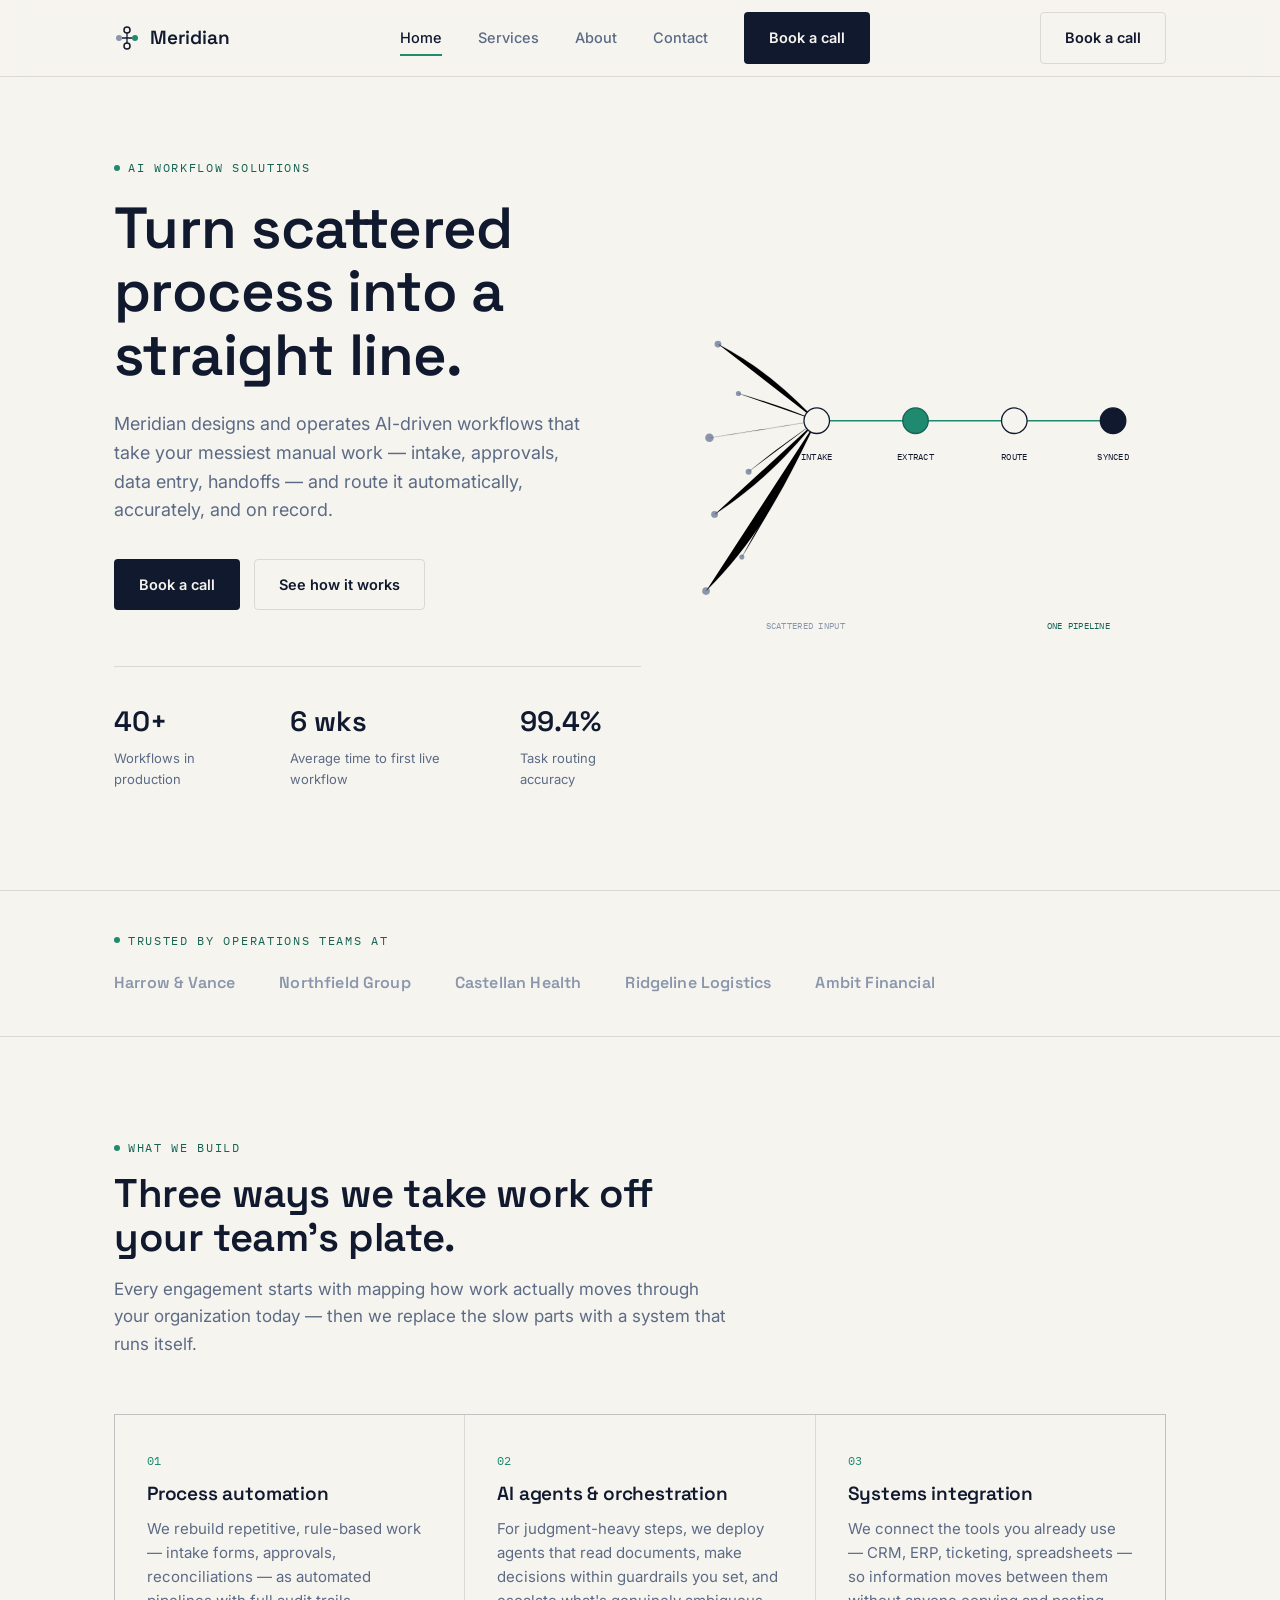
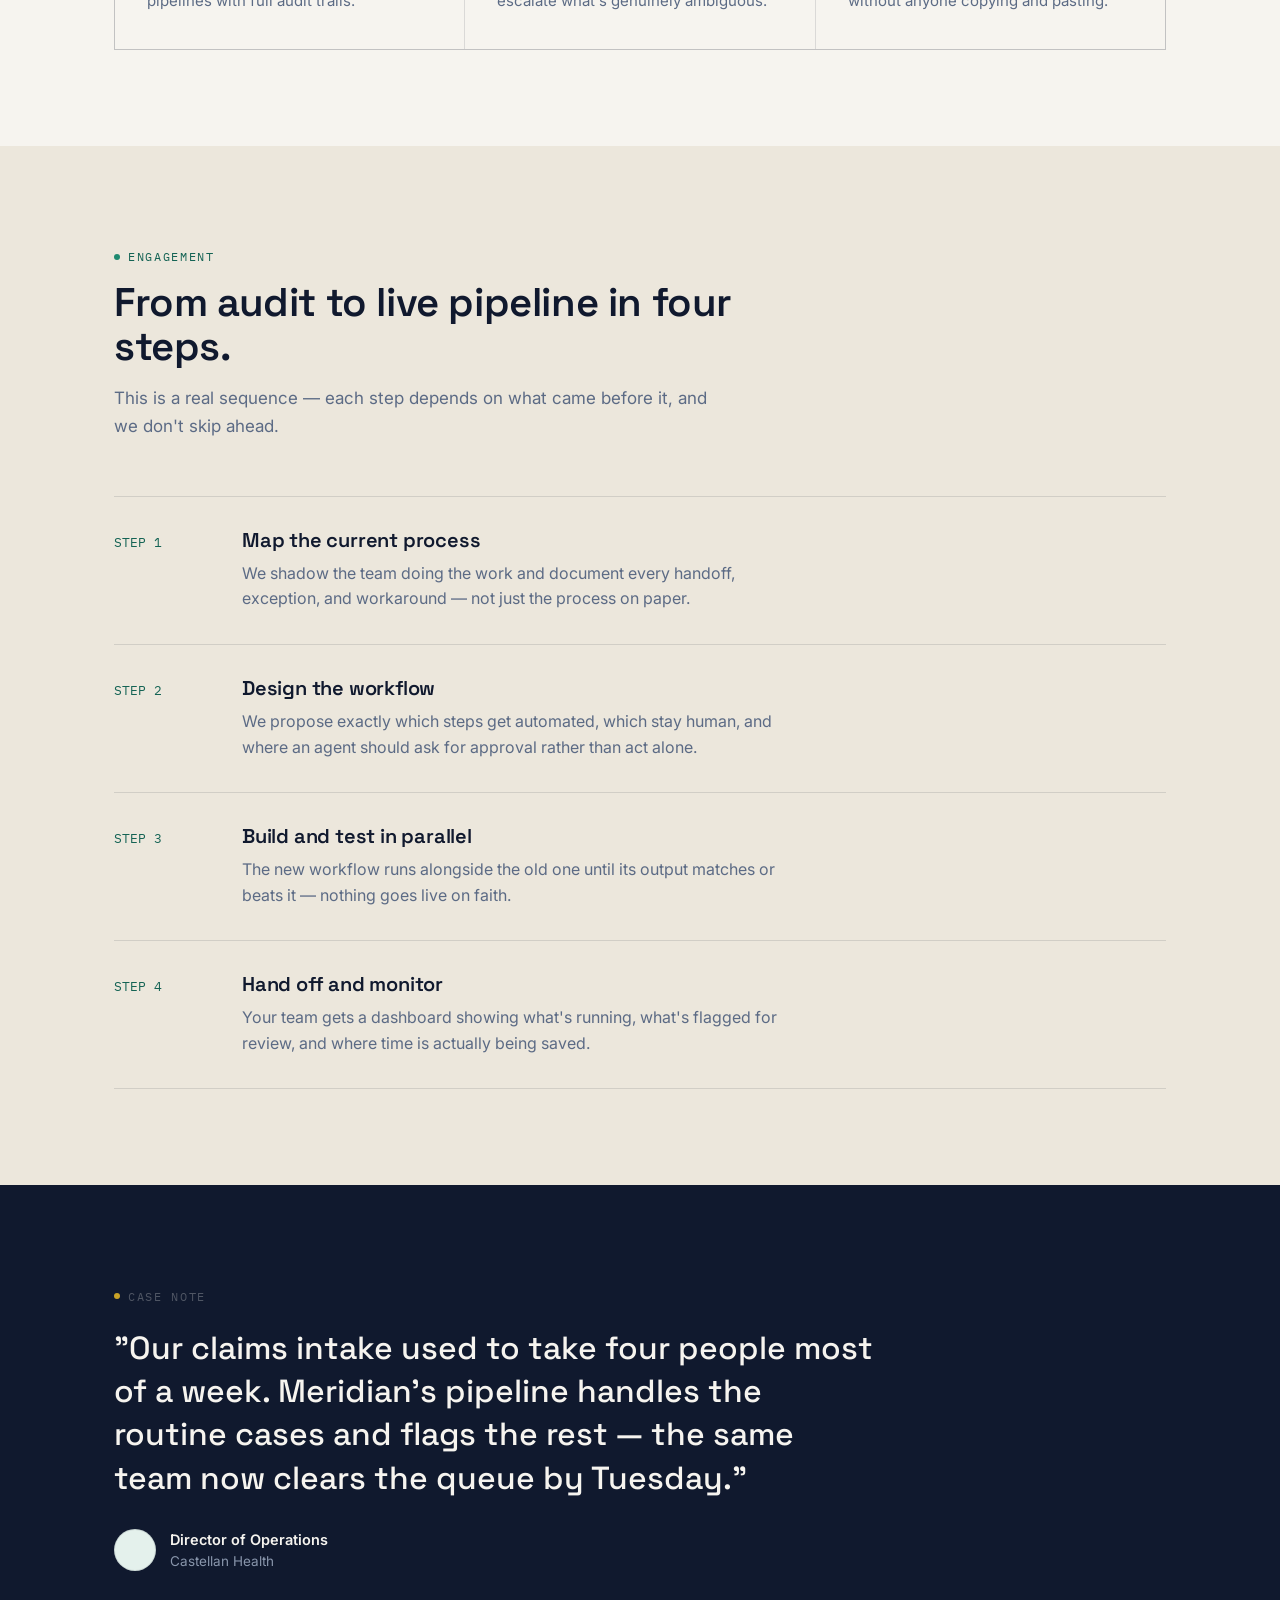
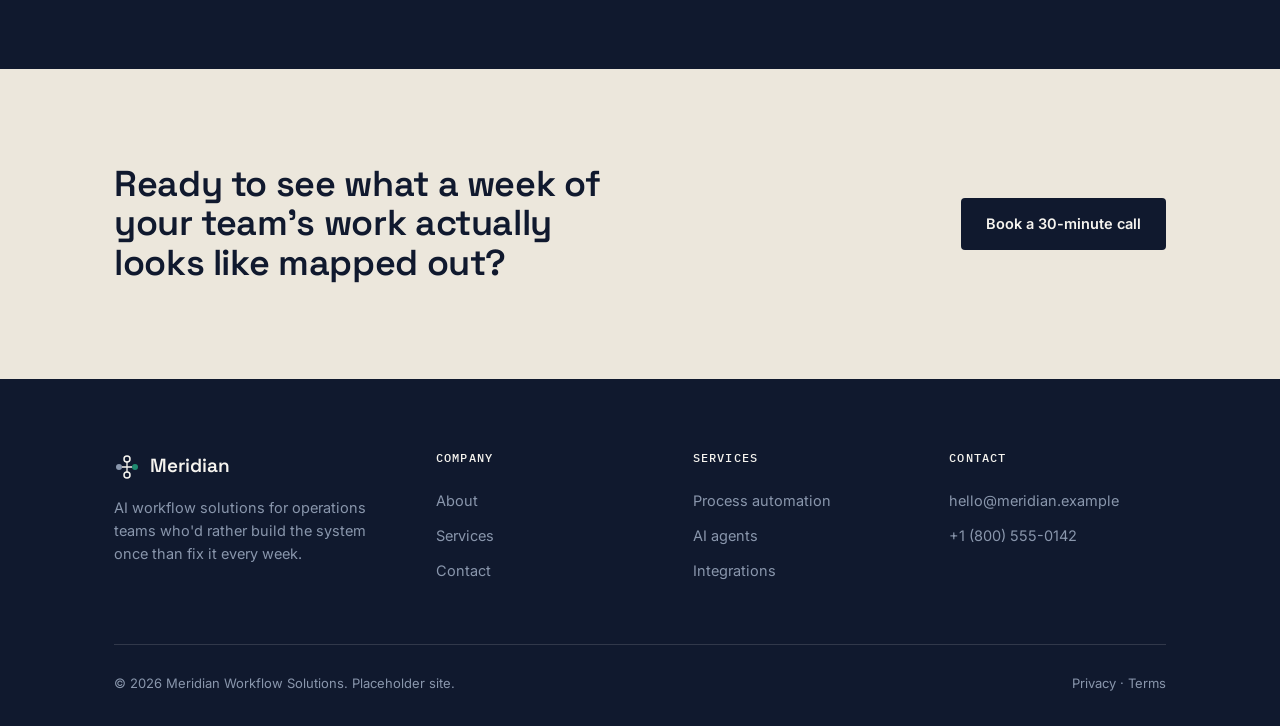
==== index.html @ 3f808c0c "Add files via upload" ====
<!DOCTYPE html>
<html lang="en">
<head>
<meta charset="UTF-8">
<meta name="viewport" content="width=device-width, initial-scale=1.0">
<title>Meridian — AI Workflow Solutions</title>
<meta name="description" content="Meridian designs and operates AI-driven workflow systems that turn scattered manual processes into reliable, automated pipelines.">
<link rel="preconnect" href="https://fonts.googleapis.com">
<link href="https://fonts.googleapis.com/css2?family=Space+Grotesk:wght@500;600;700&family=Inter:wght@400;500;600&family=IBM+Plex+Mono:wght@400;500&display=swap" rel="stylesheet">
<link rel="stylesheet" href="styles.css">
</head>
<body>

<header class="site-header">
  <div class="container">
    <a href="index.html" class="logo">
      <svg class="logo-mark" viewBox="0 0 26 26" fill="none" xmlns="http://www.w3.org/2000/svg">
        <circle cx="5" cy="13" r="3" fill="var(--slate-light)"/>
        <circle cx="13" cy="5" r="3" stroke="var(--ink)" stroke-width="1.5" fill="var(--paper)"/>
        <circle cx="13" cy="21" r="3" stroke="var(--ink)" stroke-width="1.5" fill="var(--paper)"/>
        <circle cx="21" cy="13" r="3" fill="var(--teal)"/>
        <path d="M8 13H18M13 8V18" stroke="var(--ink)" stroke-width="1.3"/>
      </svg>
      Meridian
    </a>
    <nav class="nav-links">
      <a href="index.html" class="active">Home</a>
      <a href="services.html">Services</a>
      <a href="about.html">About</a>
      <a href="contact.html">Contact</a>
      <a href="contact.html" class="btn btn-primary">Book a call</a>
    </nav>
    <div class="nav-right">
      <a href="contact.html" class="btn btn-ghost">Book a call</a>
      <button class="nav-toggle" aria-label="Toggle menu" aria-expanded="false">
        <svg viewBox="0 0 24 24" fill="none" stroke="currentColor" stroke-width="2"><path d="M3 6h18M3 12h18M3 18h18"/></svg>
      </button>
    </div>
  </div>
</header>

<main>

  <!-- HERO -->
  <section class="hero">
    <div class="container">
      <div class="hero-copy">
        <span class="eyebrow">AI Workflow Solutions</span>
        <h1>Turn scattered process into a straight line.</h1>
        <p class="hero-sub">Meridian designs and operates AI-driven workflows that take your messiest manual work — intake, approvals, data entry, handoffs — and route it automatically, accurately, and on record.</p>
        <div class="hero-actions">
          <a href="contact.html" class="btn btn-primary">Book a call</a>
          <a href="services.html" class="btn btn-ghost">See how it works</a>
        </div>
        <div class="hero-stats">
          <div class="hero-stat">
            <div class="num">40+</div>
            <div class="label">Workflows in production</div>
          </div>
          <div class="hero-stat">
            <div class="num">6 wks</div>
            <div class="label">Average time to first live workflow</div>
          </div>
          <div class="hero-stat">
            <div class="num">99.4%</div>
            <div class="label">Task routing accuracy</div>
          </div>
        </div>
      </div>

      <div class="hero-diagram">
        <svg class="workflow-diagram" viewBox="0 0 560 420" xmlns="http://www.w3.org/2000/svg" role="img" aria-label="Diagram showing scattered inputs converging into a single automated pipeline">
          <!-- messy scattered inputs, left -->
          <circle class="wf-dot-messy" cx="34" cy="60" r="4"/>
          <circle class="wf-dot-messy" cx="58" cy="118" r="3"/>
          <circle class="wf-dot-messy" cx="24" cy="170" r="5"/>
          <circle class="wf-dot-messy" cx="70" cy="210" r="3.5"/>
          <circle class="wf-dot-messy" cx="30" cy="260" r="4"/>
          <circle class="wf-dot-messy" cx="62" cy="310" r="3"/>
          <circle class="wf-dot-messy" cx="20" cy="350" r="4.5"/>

          <!-- converging lines from messy to intake node -->
          <path class="wf-line" d="M34,60 C90,90 120,120 150,150"/>
          <path class="wf-line" d="M58,118 C100,130 125,140 150,150"/>
          <path class="wf-line" d="M24,170 C90,160 120,155 150,150"/>
          <path class="wf-line" d="M70,210 C100,185 125,168 150,150"/>
          <path class="wf-line" d="M30,260 C90,220 120,185 150,150"/>
          <path class="wf-line" d="M62,310 C100,250 125,195 150,150"/>
          <path class="wf-line" d="M20,350 C90,280 120,210 150,150"/>

          <!-- pipeline nodes -->
          <line class="wf-line wf-line--active" x1="150" y1="150" x2="266" y2="150"/>
          <line class="wf-line wf-line--active" x1="266" y1="150" x2="382" y2="150"/>
          <line class="wf-line wf-line--active" x1="382" y1="150" x2="498" y2="150"/>

          <circle class="wf-node" cx="150" cy="150" r="15"/>
          <circle class="wf-node wf-node--active" cx="266" cy="150" r="15"/>
          <circle class="wf-node" cx="382" cy="150" r="15"/>
          <circle class="wf-node wf-node--final" cx="498" cy="150" r="15"/>

          <text class="wf-node-label" x="150" y="196" text-anchor="middle" fill="var(--ink)">INTAKE</text>
          <text class="wf-node-label" x="266" y="196" text-anchor="middle" fill="var(--ink)">EXTRACT</text>
          <text class="wf-node-label" x="382" y="196" text-anchor="middle" fill="var(--ink)">ROUTE</text>
          <text class="wf-node-label" x="498" y="196" text-anchor="middle" fill="var(--ink)">SYNCED</text>

          <text class="wf-node-label" x="90" y="395" fill="var(--slate-light)">SCATTERED INPUT</text>
          <text class="wf-node-label" x="420" y="395" fill="var(--teal-deep)">ONE PIPELINE</text>
        </svg>
      </div>
    </div>
  </section>

  <!-- LOGO STRIP -->
  <div class="logo-strip">
    <div class="container">
      <span class="eyebrow">Trusted by operations teams at</span>
      <div class="logo-strip-row">
        <span>Harrow &amp; Vance</span>
        <span>Northfield Group</span>
        <span>Castellan Health</span>
        <span>Ridgeline Logistics</span>
        <span>Ambit Financial</span>
      </div>
    </div>
  </div>

  <!-- WHAT WE DO -->
  <section>
    <div class="container">
      <div class="section-head">
        <span class="eyebrow">What we build</span>
        <h2>Three ways we take work off your team's plate.</h2>
        <p>Every engagement starts with mapping how work actually moves through your organization today — then we replace the slow parts with a system that runs itself.</p>
      </div>

      <div class="grid-3">
        <div class="card">
          <div class="card-index">01</div>
          <h3>Process automation</h3>
          <p>We rebuild repetitive, rule-based work — intake forms, approvals, reconciliations — as automated pipelines with full audit trails.</p>
        </div>
        <div class="card">
          <div class="card-index">02</div>
          <h3>AI agents &amp; orchestration</h3>
          <p>For judgment-heavy steps, we deploy agents that read documents, make decisions within guardrails you set, and escalate what's genuinely ambiguous.</p>
        </div>
        <div class="card">
          <div class="card-index">03</div>
          <h3>Systems integration</h3>
          <p>We connect the tools you already use — CRM, ERP, ticketing, spreadsheets — so information moves between them without anyone copying and pasting.</p>
        </div>
      </div>
    </div>
  </section>

  <!-- HOW IT WORKS -->
  <section class="section--tint">
    <div class="container">
      <div class="section-head">
        <span class="eyebrow">Engagement</span>
        <h2>From audit to live pipeline in four steps.</h2>
        <p>This is a real sequence — each step depends on what came before it, and we don't skip ahead.</p>
      </div>

      <div class="process-list">
        <div class="process-step">
          <div class="step-tag">STEP 1</div>
          <div>
            <h3>Map the current process</h3>
            <p>We shadow the team doing the work and document every handoff, exception, and workaround — not just the process on paper.</p>
          </div>
        </div>
        <div class="process-step">
          <div class="step-tag">STEP 2</div>
          <div>
            <h3>Design the workflow</h3>
            <p>We propose exactly which steps get automated, which stay human, and where an agent should ask for approval rather than act alone.</p>
          </div>
        </div>
        <div class="process-step">
          <div class="step-tag">STEP 3</div>
          <div>
            <h3>Build and test in parallel</h3>
            <p>The new workflow runs alongside the old one until its output matches or beats it — nothing goes live on faith.</p>
          </div>
        </div>
        <div class="process-step">
          <div class="step-tag">STEP 4</div>
          <div>
            <h3>Hand off and monitor</h3>
            <p>Your team gets a dashboard showing what's running, what's flagged for review, and where time is actually being saved.</p>
          </div>
        </div>
      </div>
    </div>
  </section>

  <!-- QUOTE -->
  <section class="section--dark">
    <div class="container">
      <div class="quote-block">
        <span class="eyebrow">Case note</span>
        <blockquote style="margin-top:20px;">"Our claims intake used to take four people most of a week. Meridian's pipeline handles the routine cases and flags the rest — the same team now clears the queue by Tuesday."</blockquote>
        <div class="quote-attribution">
          <div class="quote-avatar"></div>
          <div>
            <div class="quote-name">Director of Operations</div>
            <div class="quote-role">Castellan Health</div>
          </div>
        </div>
      </div>
    </div>
  </section>

  <!-- CTA BAND -->
  <section class="cta-band section--tint">
    <div class="container">
      <h2>Ready to see what a week of your team's work actually looks like mapped out?</h2>
      <a href="contact.html" class="btn btn-primary">Book a 30-minute call</a>
    </div>
  </section>

</main>

<footer class="site-footer">
  <div class="container">
    <div class="footer-top">
      <div class="footer-brand">
        <a href="index.html" class="logo">
          <svg class="logo-mark" viewBox="0 0 26 26" fill="none" xmlns="http://www.w3.org/2000/svg">
            <circle cx="5" cy="13" r="3" fill="var(--slate-light)"/>
            <circle cx="13" cy="5" r="3" stroke="var(--paper)" stroke-width="1.5" fill="none"/>
            <circle cx="13" cy="21" r="3" stroke="var(--paper)" stroke-width="1.5" fill="none"/>
            <circle cx="21" cy="13" r="3" fill="var(--teal)"/>
            <path d="M8 13H18M13 8V18" stroke="var(--paper)" stroke-width="1.3"/>
          </svg>
          Meridian
        </a>
        <p>AI workflow solutions for operations teams who'd rather build the system once than fix it every week.</p>
      </div>
      <div class="footer-col">
        <h4>Company</h4>
        <a href="about.html">About</a>
        <a href="services.html">Services</a>
        <a href="contact.html">Contact</a>
      </div>
      <div class="footer-col">
        <h4>Services</h4>
        <a href="services.html">Process automation</a>
        <a href="services.html">AI agents</a>
        <a href="services.html">Integrations</a>
      </div>
      <div class="footer-col">
        <h4>Contact</h4>
        <a href="mailto:hello@meridian.example">hello@meridian.example</a>
        <a href="tel:+18005550142">+1 (800) 555-0142</a>
      </div>
    </div>
    <div class="footer-bottom">
      <span>© 2026 Meridian Workflow Solutions. Placeholder site.</span>
      <span>Privacy · Terms</span>
    </div>
  </div>
</footer>

<script src="script.js"></script>
</body>
</html>
---- styles.css ----
/* ============================================
   MERIDIAN — AI Workflow Solutions
   Design tokens
   ============================================ */

:root {
  /* Color */
  --ink: #10192E;
  --ink-soft: #1B2740;
  --ink-faint: #2A3752;
  --paper: #F6F4EF;
  --paper-dim: #ECE7DC;
  --paper-line: rgba(16, 25, 46, 0.12);
  --slate: #5C6B85;
  --slate-light: #8996AC;
  --teal: #1F8A70;
  --teal-deep: #146354;
  --teal-tint: #E4F1EC;
  --gold: #C9A227;
  --white-line: rgba(246, 244, 239, 0.14);
  --white-line-strong: rgba(246, 244, 239, 0.28);

  /* Type */
  --font-display: "Space Grotesk", "Arial Narrow", sans-serif;
  --font-body: "Inter", -apple-system, BlinkMacSystemFont, sans-serif;
  --font-mono: "IBM Plex Mono", "Courier New", monospace;

  /* Layout */
  --max-width: 1180px;
  --gutter: clamp(24px, 5vw, 64px);
  --radius-sm: 4px;
  --radius-md: 8px;
}

* { box-sizing: border-box; }

html {
  scroll-behavior: smooth;
}

@media (prefers-reduced-motion: reduce) {
  html { scroll-behavior: auto; }
  * { animation-duration: 0.001ms !important; animation-iteration-count: 1 !important; transition-duration: 0.001ms !important; }
}

body {
  margin: 0;
  font-family: var(--font-body);
  background: var(--paper);
  color: var(--ink);
  font-size: 16px;
  line-height: 1.6;
  -webkit-font-smoothing: antialiased;
}

h1, h2, h3, h4 {
  font-family: var(--font-display);
  font-weight: 600;
  line-height: 1.1;
  margin: 0;
  letter-spacing: -0.01em;
}

p { margin: 0; }

a {
  color: inherit;
  text-decoration: none;
}

img, svg { display: block; max-width: 100%; }

.container {
  max-width: var(--max-width);
  margin: 0 auto;
  padding: 0 var(--gutter);
}

.eyebrow {
  font-family: var(--font-mono);
  font-size: 12px;
  letter-spacing: 0.14em;
  text-transform: uppercase;
  color: var(--teal-deep);
  display: inline-flex;
  align-items: center;
  gap: 8px;
}

.eyebrow::before {
  content: "";
  width: 6px;
  height: 6px;
  border-radius: 50%;
  background: var(--teal);
  display: inline-block;
}

.section--dark .eyebrow {
  color: var(--white-line-strong);
}
.section--dark .eyebrow::before {
  background: var(--gold);
}

/* Buttons */
.btn {
  display: inline-flex;
  align-items: center;
  gap: 8px;
  font-family: var(--font-body);
  font-weight: 600;
  font-size: 14.5px;
  padding: 13px 24px;
  border-radius: var(--radius-sm);
  border: 1px solid transparent;
  cursor: pointer;
  transition: transform 0.15s ease, background 0.15s ease, border-color 0.15s ease, color 0.15s ease;
}

.btn-primary {
  background: var(--ink);
  color: var(--paper);
}
.btn-primary:hover { background: var(--teal-deep); }

.btn-ghost {
  background: transparent;
  color: var(--ink);
  border-color: var(--paper-line);
}
.btn-ghost:hover { border-color: var(--ink); }

.btn-on-dark {
  background: var(--teal);
  color: var(--ink);
}
.btn-on-dark:hover { background: var(--gold); }

.btn-ghost-on-dark {
  background: transparent;
  color: var(--paper);
  border-color: var(--white-line-strong);
}
.btn-ghost-on-dark:hover { border-color: var(--paper); }

/* ============ HEADER ============ */
.site-header {
  position: sticky;
  top: 0;
  z-index: 100;
  background: rgba(246, 244, 239, 0.92);
  backdrop-filter: blur(10px);
  border-bottom: 1px solid var(--paper-line);
}

.site-header .container {
  display: flex;
  align-items: center;
  justify-content: space-between;
  height: 76px;
}

.logo {
  display: flex;
  align-items: center;
  gap: 10px;
  font-family: var(--font-display);
  font-weight: 600;
  font-size: 19px;
  color: var(--ink);
}

.logo-mark {
  width: 26px;
  height: 26px;
  flex-shrink: 0;
}

.nav-links {
  display: flex;
  align-items: center;
  gap: 36px;
}

.nav-links a:not(.btn) {
  font-size: 14.5px;
  font-weight: 500;
  color: var(--slate);
  position: relative;
  padding: 4px 0;
  transition: color 0.15s ease;
}
.nav-links a:not(.btn):hover { color: var(--ink); }
.nav-links a.active { color: var(--ink); }
.nav-links a.active::after {
  content: "";
  position: absolute;
  bottom: -2px;
  left: 0;
  width: 100%;
  height: 2px;
  background: var(--teal);
}

.nav-right {
  display: flex;
  align-items: center;
  gap: 28px;
}

.nav-toggle {
  display: none;
  background: none;
  border: none;
  cursor: pointer;
  padding: 8px;
}
.nav-toggle svg { width: 22px; height: 22px; }

@media (max-width: 860px) {
  .nav-links { 
    position: fixed;
    top: 76px;
    left: 0;
    right: 0;
    background: var(--paper);
    flex-direction: column;
    align-items: flex-start;
    gap: 4px;
    padding: 16px var(--gutter) 24px;
    border-bottom: 1px solid var(--paper-line);
    transform: translateY(-8px);
    opacity: 0;
    pointer-events: none;
    transition: opacity 0.2s ease, transform 0.2s ease;
  }
  .nav-links.open {
    opacity: 1;
    transform: translateY(0);
    pointer-events: auto;
  }
  .nav-links a:not(.btn) { padding: 10px 0; width: 100%; }
  .nav-right .btn-ghost { display: none; }
  .nav-toggle { display: inline-flex; }
}

/* ============ SECTIONS ============ */
section { padding: 96px 0; }
@media (max-width: 700px) { section { padding: 64px 0; } }

.section--dark {
  background: var(--ink);
  color: var(--paper);
}
.section--dark .slate-text { color: var(--slate-light); }

.section--tint {
  background: var(--paper-dim);
}

.section-head {
  max-width: 620px;
  margin-bottom: 56px;
}
.section-head h2 {
  font-size: clamp(28px, 3.4vw, 40px);
  margin-top: 14px;
}
.section-head p {
  margin-top: 16px;
  font-size: 17px;
  color: var(--slate);
}
.section--dark .section-head p { color: var(--slate-light); }

.slate-text { color: var(--slate); }

/* ============ HERO ============ */
.hero {
  padding: 76px 0 100px;
}
.hero .container {
  display: grid;
  grid-template-columns: 1.05fr 0.95fr;
  gap: 48px;
  align-items: center;
}
.hero h1 {
  font-size: clamp(36px, 5vw, 58px);
  margin-top: 18px;
}
.hero-sub {
  margin-top: 22px;
  font-size: 18px;
  color: var(--slate);
  max-width: 480px;
}
.hero-actions {
  margin-top: 34px;
  display: flex;
  gap: 14px;
  flex-wrap: wrap;
}
.hero-stats {
  display: flex;
  gap: 40px;
  margin-top: 56px;
  padding-top: 32px;
  border-top: 1px solid var(--paper-line);
}
.hero-stat .num {
  font-family: var(--font-display);
  font-size: 28px;
  font-weight: 600;
}
.hero-stat .label {
  font-size: 13px;
  color: var(--slate);
  margin-top: 4px;
}

@media (max-width: 900px) {
  .hero .container { grid-template-columns: 1fr; }
  .hero-diagram { order: -1; }
}

/* ============ WORKFLOW DIAGRAM (signature element) ============ */
.workflow-diagram {
  width: 100%;
  height: auto;
}
.wf-node-label {
  font-family: var(--font-mono);
  font-size: 11px;
  letter-spacing: 0.03em;
}
.wf-line {
  stroke: var(--paper-line);
  stroke-width: 1.5;
}
.wf-line--active {
  stroke: var(--teal);
  stroke-width: 2;
}
.wf-dot-messy {
  fill: var(--slate-light);
}
.wf-node {
  fill: var(--paper);
  stroke: var(--ink);
  stroke-width: 1.5;
}
.wf-node--active {
  fill: var(--teal);
  stroke: var(--teal-deep);
}
.wf-node--final {
  fill: var(--ink);
  stroke: var(--ink);
}

/* ============ LOGO STRIP ============ */
.logo-strip {
  padding: 40px 0;
  border-top: 1px solid var(--paper-line);
  border-bottom: 1px solid var(--paper-line);
}
.logo-strip .container {
  display: flex;
  align-items: center;
  gap: 20px;
  flex-wrap: wrap;
}
.logo-strip .eyebrow { flex-shrink: 0; margin-right: 12px; }
.logo-strip-row {
  display: flex;
  gap: 44px;
  flex-wrap: wrap;
  align-items: center;
  font-family: var(--font-display);
  font-weight: 600;
  font-size: 16px;
  color: var(--slate-light);
  letter-spacing: 0.01em;
}

/* ============ CARDS / GRID ============ */
.grid-3 {
  display: grid;
  grid-template-columns: repeat(3, 1fr);
  gap: 1px;
  background: var(--paper-line);
  border: 1px solid var(--paper-line);
}
.section--dark .grid-3 { background: var(--white-line); border-color: var(--white-line); }

.grid-2 {
  display: grid;
  grid-template-columns: repeat(2, 1fr);
  gap: 1px;
  background: var(--paper-line);
  border: 1px solid var(--paper-line);
}

@media (max-width: 780px) {
  .grid-3, .grid-2 { grid-template-columns: 1fr; }
}

.card {
  background: var(--paper);
  padding: 36px 32px;
}
.section--dark .card { background: var(--ink); }
.section--tint .card { background: var(--paper-dim); }

.card-index {
  font-family: var(--font-mono);
  font-size: 12px;
  color: var(--teal);
}
.card h3 {
  font-size: 19px;
  margin-top: 14px;
}
.card p {
  margin-top: 12px;
  font-size: 15px;
  color: var(--slate);
}
.section--dark .card p { color: var(--slate-light); }

.card-icon {
  width: 34px;
  height: 34px;
  margin-bottom: 4px;
}

/* ============ PROCESS / STEPS ============ */
.process-list {
  display: flex;
  flex-direction: column;
}
.process-step {
  display: grid;
  grid-template-columns: 100px 1fr;
  gap: 28px;
  padding: 32px 0;
  border-top: 1px solid var(--paper-line);
}
.process-step:last-child { border-bottom: 1px solid var(--paper-line); }
.process-step .step-tag {
  font-family: var(--font-mono);
  font-size: 13px;
  color: var(--teal-deep);
  padding-top: 4px;
}
.process-step h3 {
  font-size: 20px;
}
.process-step p {
  margin-top: 10px;
  color: var(--slate);
  max-width: 560px;
}
@media (max-width: 600px) {
  .process-step { grid-template-columns: 1fr; gap: 8px; }
}

/* ============ QUOTE ============ */
.quote-block {
  max-width: 760px;
}
.quote-block blockquote {
  font-family: var(--font-display);
  font-size: clamp(22px, 3vw, 32px);
  font-weight: 500;
  line-height: 1.35;
  margin: 0;
}
.quote-attribution {
  margin-top: 28px;
  display: flex;
  align-items: center;
  gap: 14px;
}
.quote-avatar {
  width: 42px;
  height: 42px;
  border-radius: 50%;
  background: var(--teal-tint);
  border: 1px solid var(--paper-line);
}
.quote-name { font-weight: 600; font-size: 14.5px; }
.quote-role { font-size: 13.5px; color: var(--slate-light); }

/* ============ CTA BAND ============ */
.cta-band .container {
  display: flex;
  align-items: center;
  justify-content: space-between;
  gap: 32px;
  flex-wrap: wrap;
}
.cta-band h2 { font-size: clamp(26px, 3.2vw, 36px); max-width: 520px; }

/* ============ FOOTER ============ */
.site-footer {
  background: var(--ink);
  color: var(--slate-light);
  padding: 72px 0 32px;
}
.footer-top {
  display: grid;
  grid-template-columns: 1.3fr repeat(3, 1fr);
  gap: 40px;
  padding-bottom: 56px;
}
.footer-brand .logo { color: var(--paper); margin-bottom: 14px; }
.footer-brand p { max-width: 280px; font-size: 14.5px; }
.footer-col h4 {
  font-family: var(--font-mono);
  font-size: 12px;
  letter-spacing: 0.1em;
  text-transform: uppercase;
  color: var(--paper);
  font-weight: 500;
  margin-bottom: 18px;
}
.footer-col a {
  display: block;
  font-size: 14.5px;
  padding: 6px 0;
  transition: color 0.15s ease;
}
.footer-col a:hover { color: var(--paper); }
.footer-bottom {
  display: flex;
  justify-content: space-between;
  align-items: center;
  flex-wrap: wrap;
  gap: 12px;
  padding-top: 28px;
  border-top: 1px solid var(--white-line);
  font-size: 13px;
}
@media (max-width: 780px) {
  .footer-top { grid-template-columns: 1fr 1fr; }
}
@media (max-width: 500px) {
  .footer-top { grid-template-columns: 1fr; }
}

/* ============ PAGE HERO (secondary pages) ============ */
.page-hero {
  padding: 64px 0 72px;
  border-bottom: 1px solid var(--paper-line);
}
.page-hero h1 {
  font-size: clamp(32px, 4.4vw, 48px);
  margin-top: 16px;
  max-width: 700px;
}
.page-hero p {
  margin-top: 18px;
  font-size: 17px;
  color: var(--slate);
  max-width: 560px;
}

/* ============ FORM (contact) ============ */
.form-grid {
  display: grid;
  grid-template-columns: 1fr 1fr;
  gap: 20px;
}
.form-grid .field-full { grid-column: 1 / -1; }
@media (max-width: 640px) {
  .form-grid { grid-template-columns: 1fr; }
}
.field label {
  display: block;
  font-family: var(--font-mono);
  font-size: 11.5px;
  letter-spacing: 0.06em;
  text-transform: uppercase;
  color: var(--slate);
  margin-bottom: 8px;
}
.field input,
.field textarea,
.field select {
  width: 100%;
  font-family: var(--font-body);
  font-size: 15px;
  padding: 13px 14px;
  background: var(--paper);
  border: 1px solid var(--paper-line);
  border-radius: var(--radius-sm);
  color: var(--ink);
  transition: border-color 0.15s ease;
}
.field input:focus,
.field textarea:focus,
.field select:focus {
  outline: none;
  border-color: var(--teal);
}
.field textarea { resize: vertical; min-height: 130px; }

.contact-layout {
  display: grid;
  grid-template-columns: 1fr 1.1fr;
  gap: 64px;
}
@media (max-width: 900px) {
  .contact-layout { grid-template-columns: 1fr; }
}
.contact-info-item {
  padding: 22px 0;
  border-top: 1px solid var(--paper-line);
}
.contact-info-item:last-child { border-bottom: 1px solid var(--paper-line); }
.contact-info-item h4 {
  font-family: var(--font-mono);
  font-size: 12px;
  letter-spacing: 0.08em;
  text-transform: uppercase;
  color: var(--teal-deep);
  font-weight: 500;
}
.contact-info-item p { margin-top: 8px; font-size: 15.5px; }

/* ============ VALUES / ABOUT ============ */
.value-list {
  display: grid;
  grid-template-columns: repeat(2, 1fr);
  gap: 40px 48px;
}
@media (max-width: 700px) {
  .value-list { grid-template-columns: 1fr; }
}
.value-item .num {
  font-family: var(--font-mono);
  font-size: 13px;
  color: var(--teal);
}
.value-item h3 { font-size: 19px; margin-top: 10px; }
.value-item p { margin-top: 10px; color: var(--slate); font-size: 15px; }

.team-grid {
  display: grid;
  grid-template-columns: repeat(4, 1fr);
  gap: 28px;
}
@media (max-width: 900px) {
  .team-grid { grid-template-columns: repeat(2, 1fr); }
}
.team-card .photo {
  aspect-ratio: 1;
  background: var(--paper-dim);
  border: 1px solid var(--paper-line);
  border-radius: var(--radius-md);
  margin-bottom: 14px;
  position: relative;
  overflow: hidden;
}
.team-card .name { font-weight: 600; font-size: 15px; }
.team-card .role { font-size: 13.5px; color: var(--slate); margin-top: 2px; }

/* ============ MISC UTILITIES ============ */
.mt-0 { margin-top: 0 !important; }
.tag-row {
  display: flex;
  gap: 10px;
  flex-wrap: wrap;
  margin-top: 22px;
}
.tag {
  font-family: var(--font-mono);
  font-size: 12px;
  padding: 6px 12px;
  border: 1px solid var(--paper-line);
  border-radius: 100px;
  color: var(--slate);
}
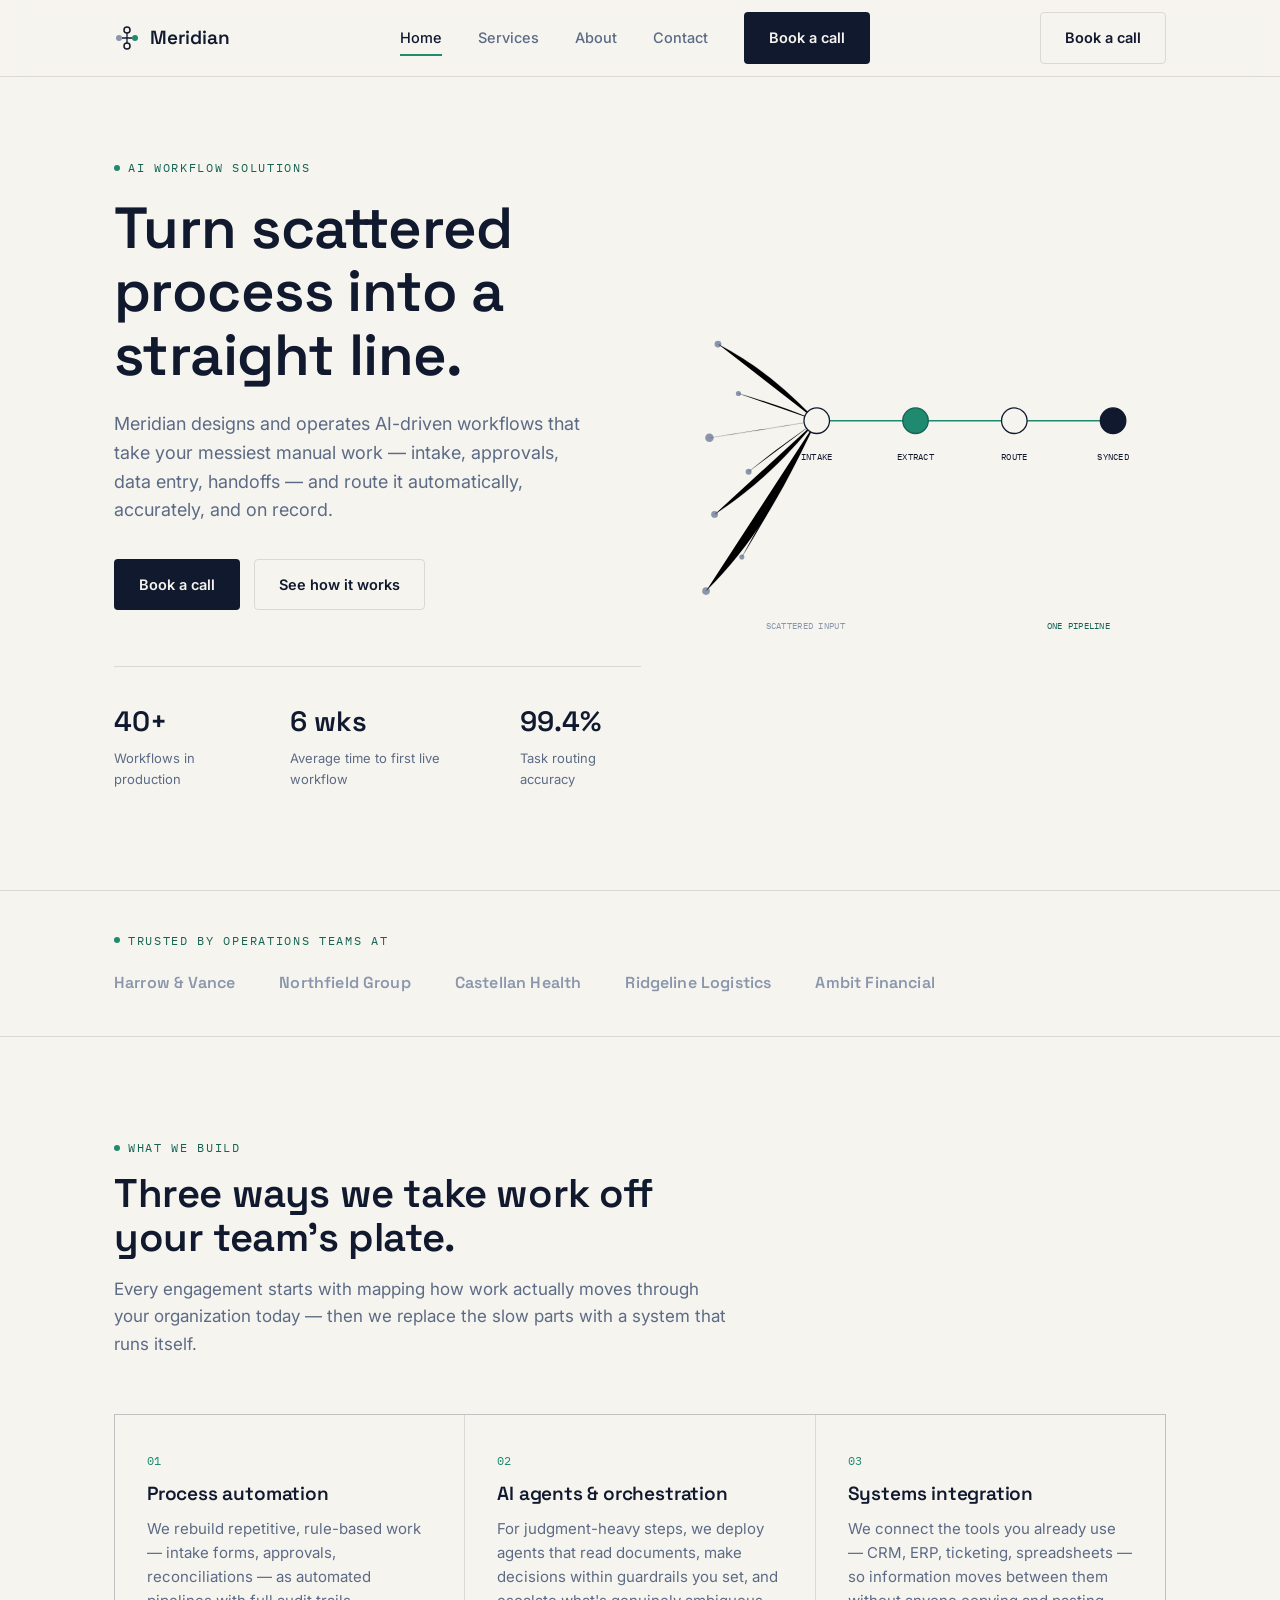
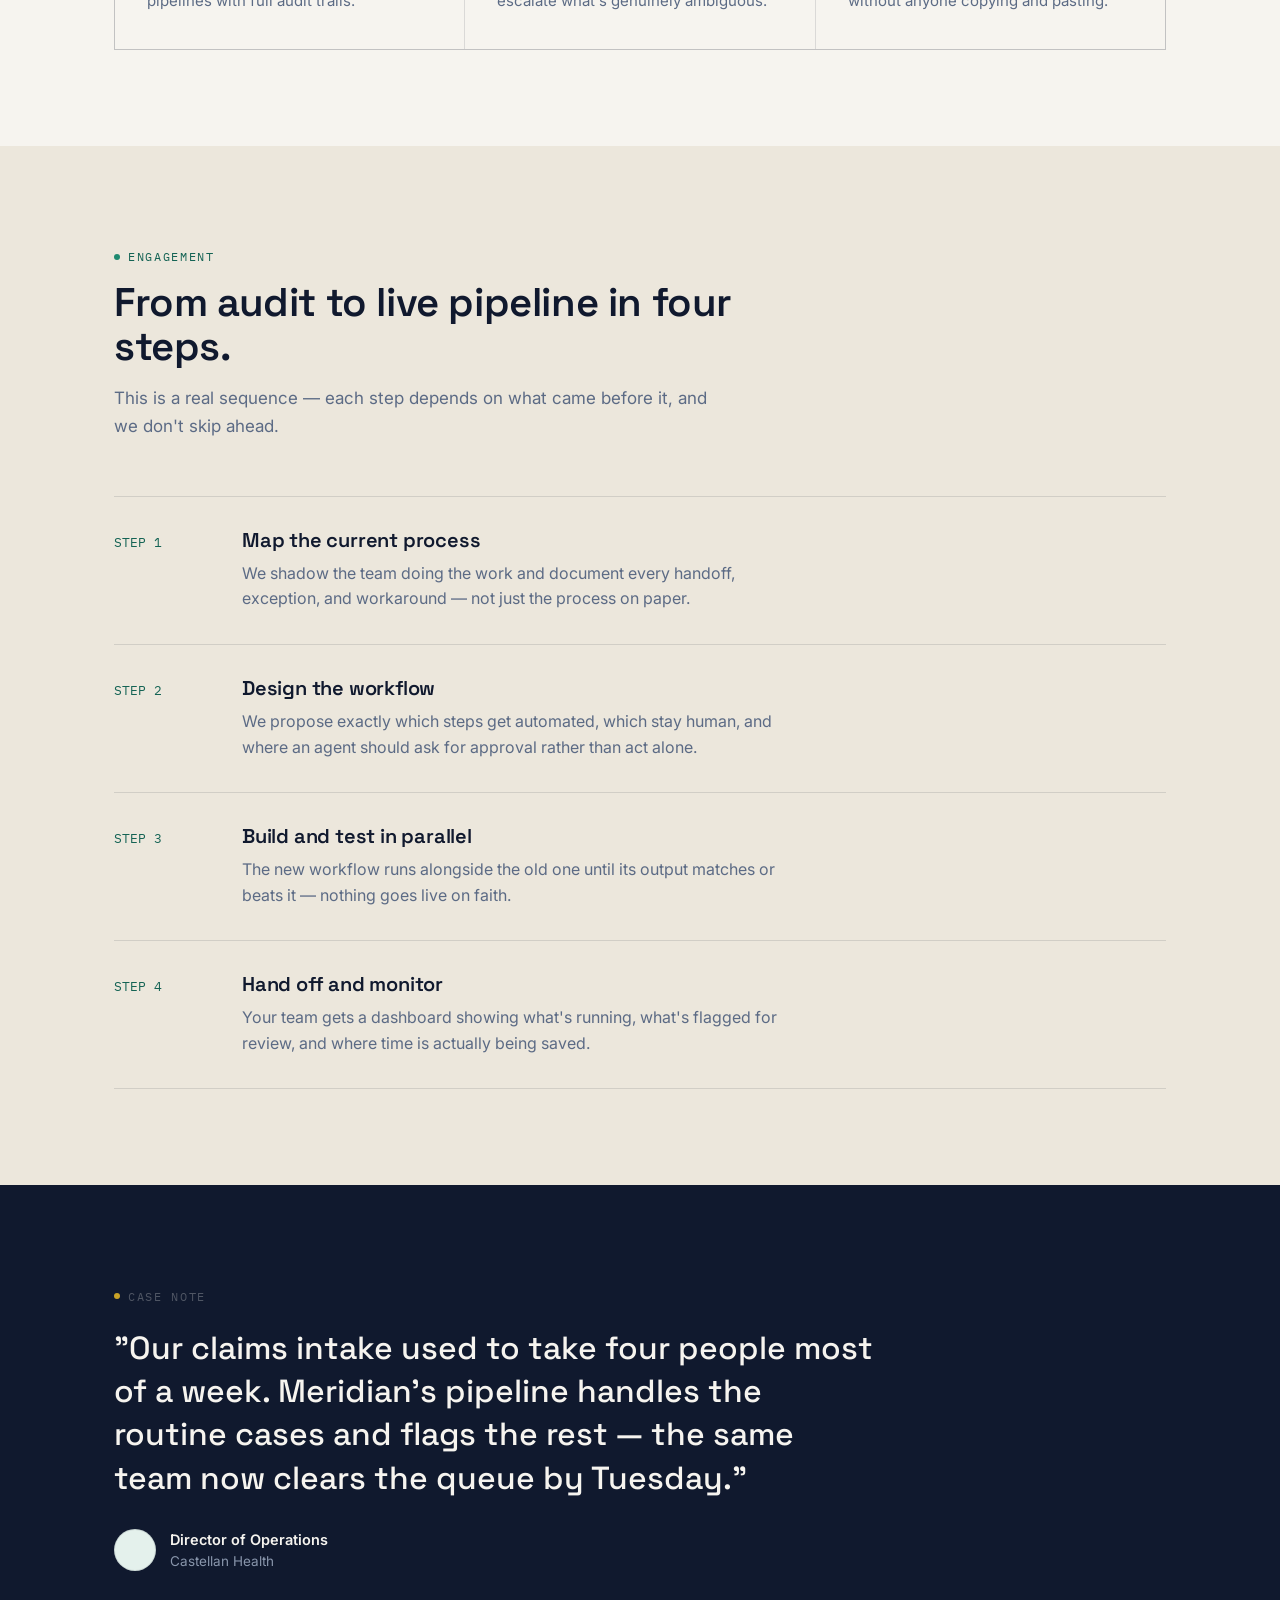
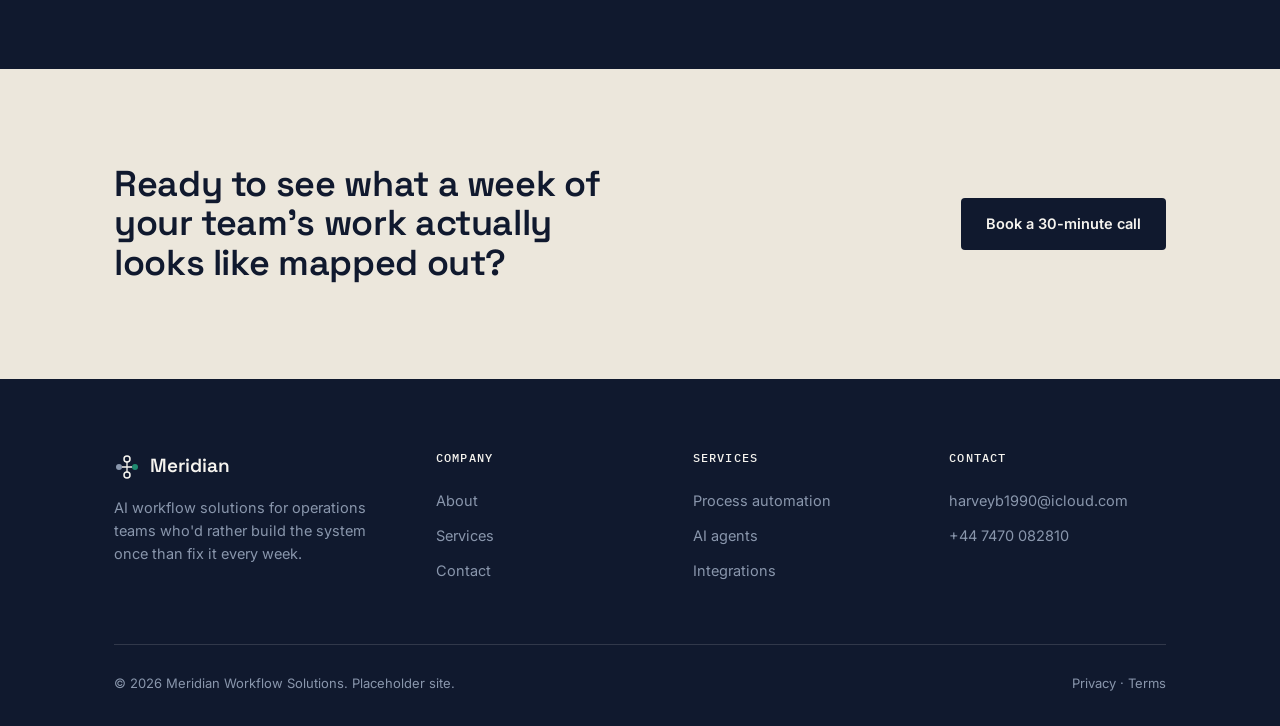
==== commit c2ecf90c: "Add files via upload" ====
--- a/index.html
+++ b/index.html
@@ -252,8 +252,8 @@
       </div>
       <div class="footer-col">
         <h4>Contact</h4>
-        <a href="mailto:hello@meridian.example">hello@meridian.example</a>
-        <a href="tel:+18005550142">+1 (800) 555-0142</a>
+        <a href="mailto:harveyb1990@icloud.com">harveyb1990@icloud.com</a>
+        <a href="tel:+447470082810">+44 7470 082810</a>
       </div>
     </div>
     <div class="footer-bottom">
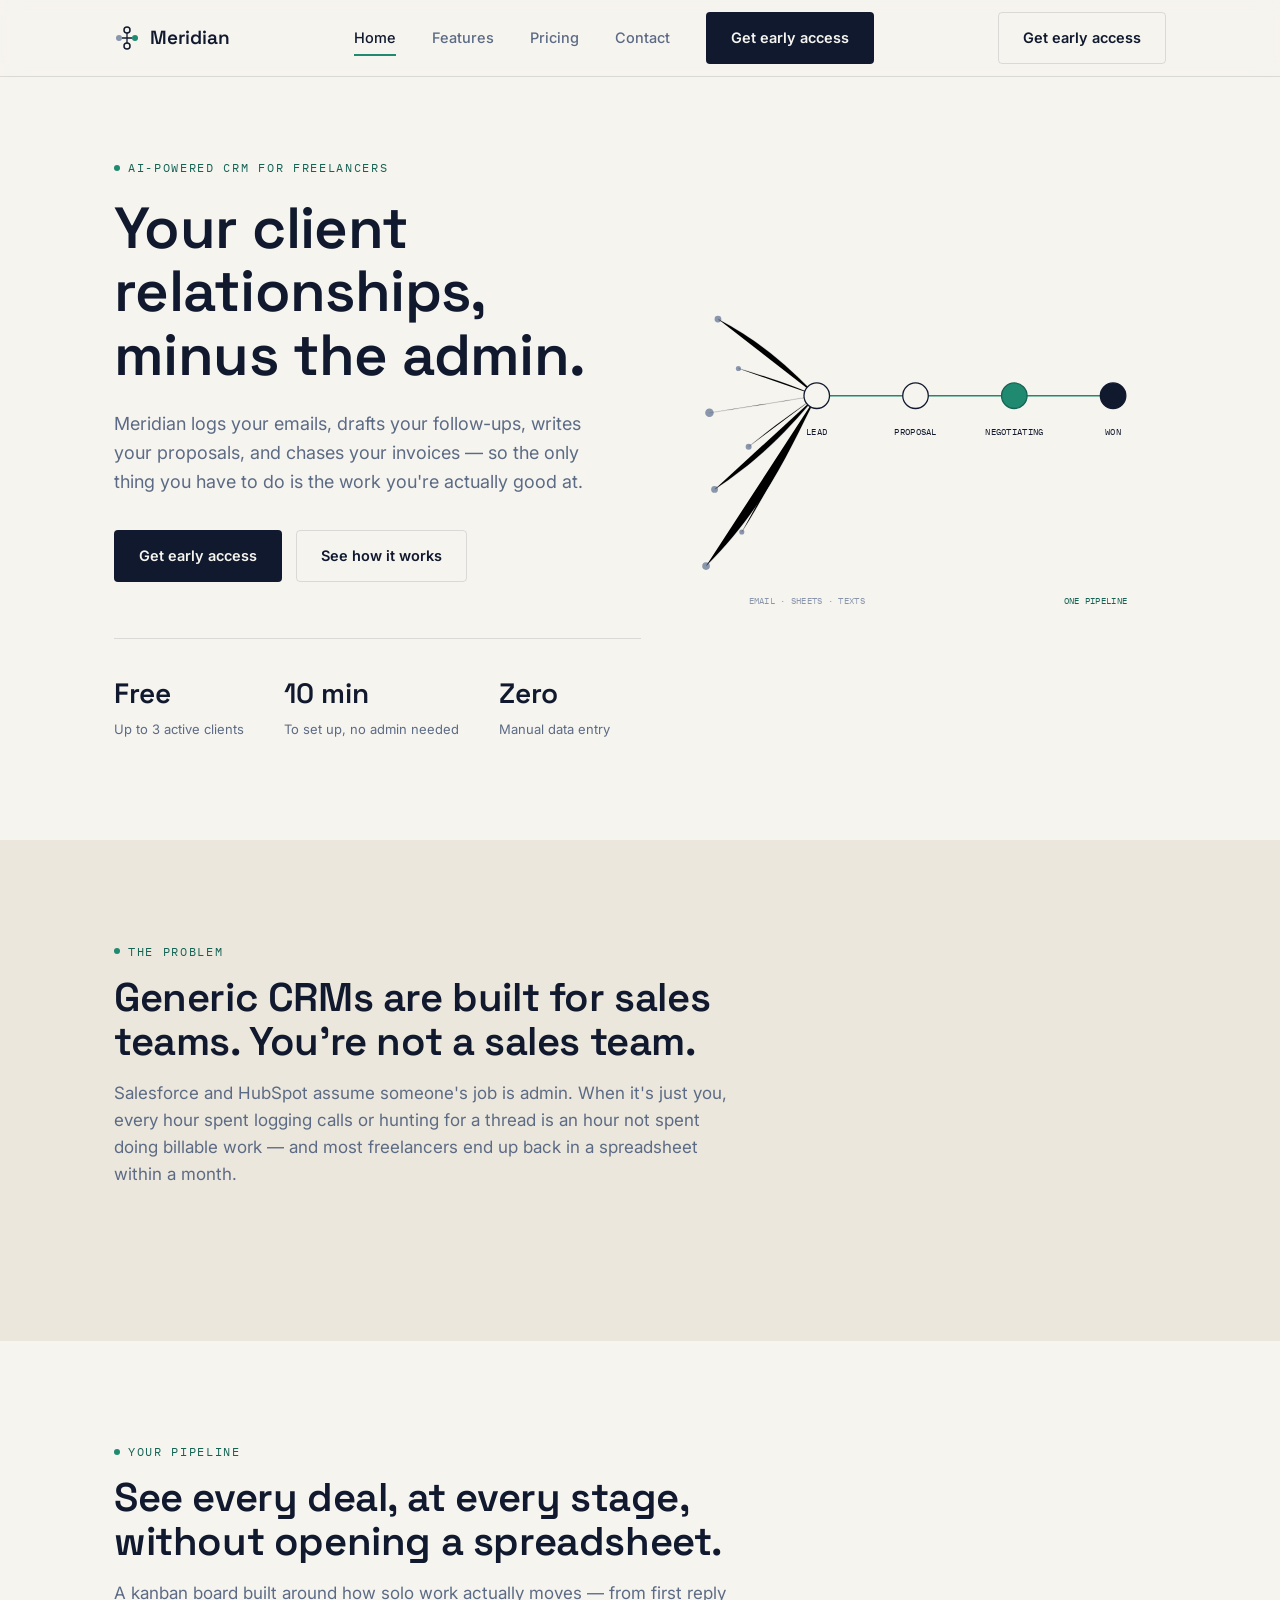
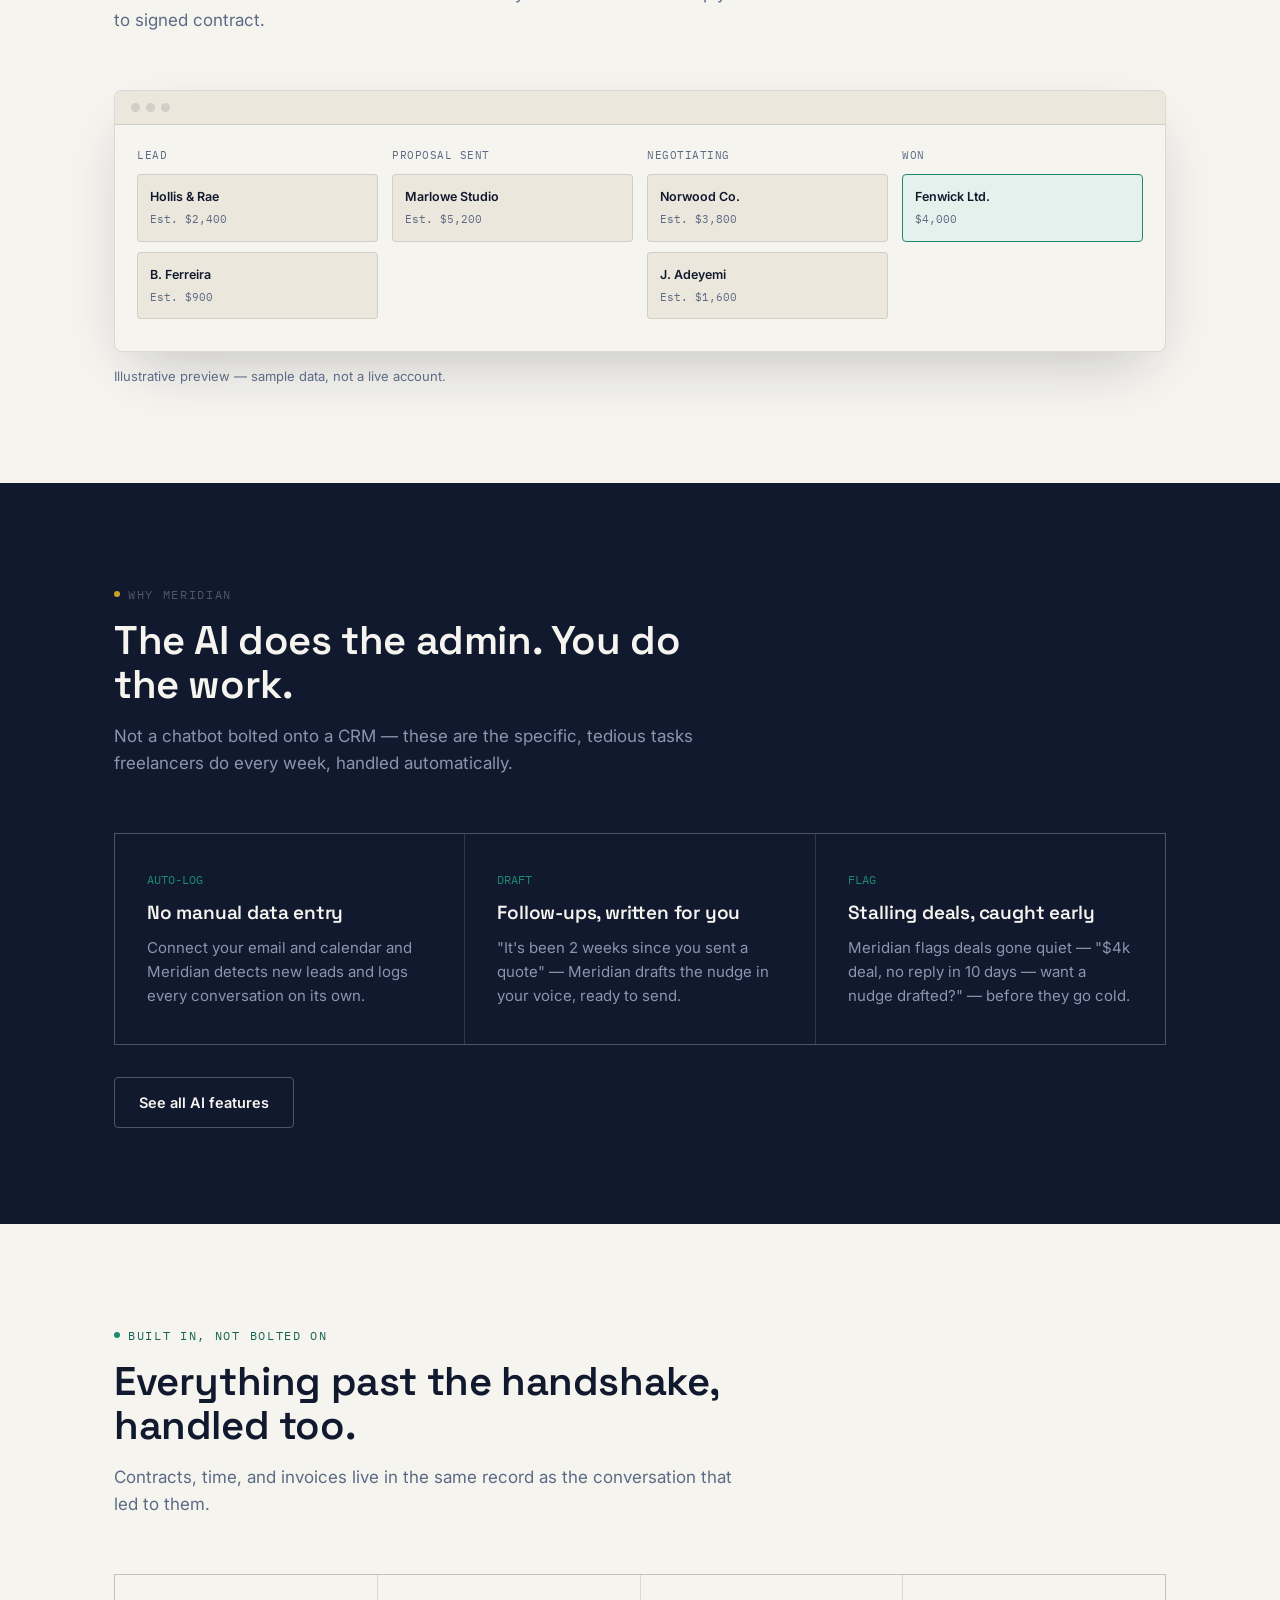
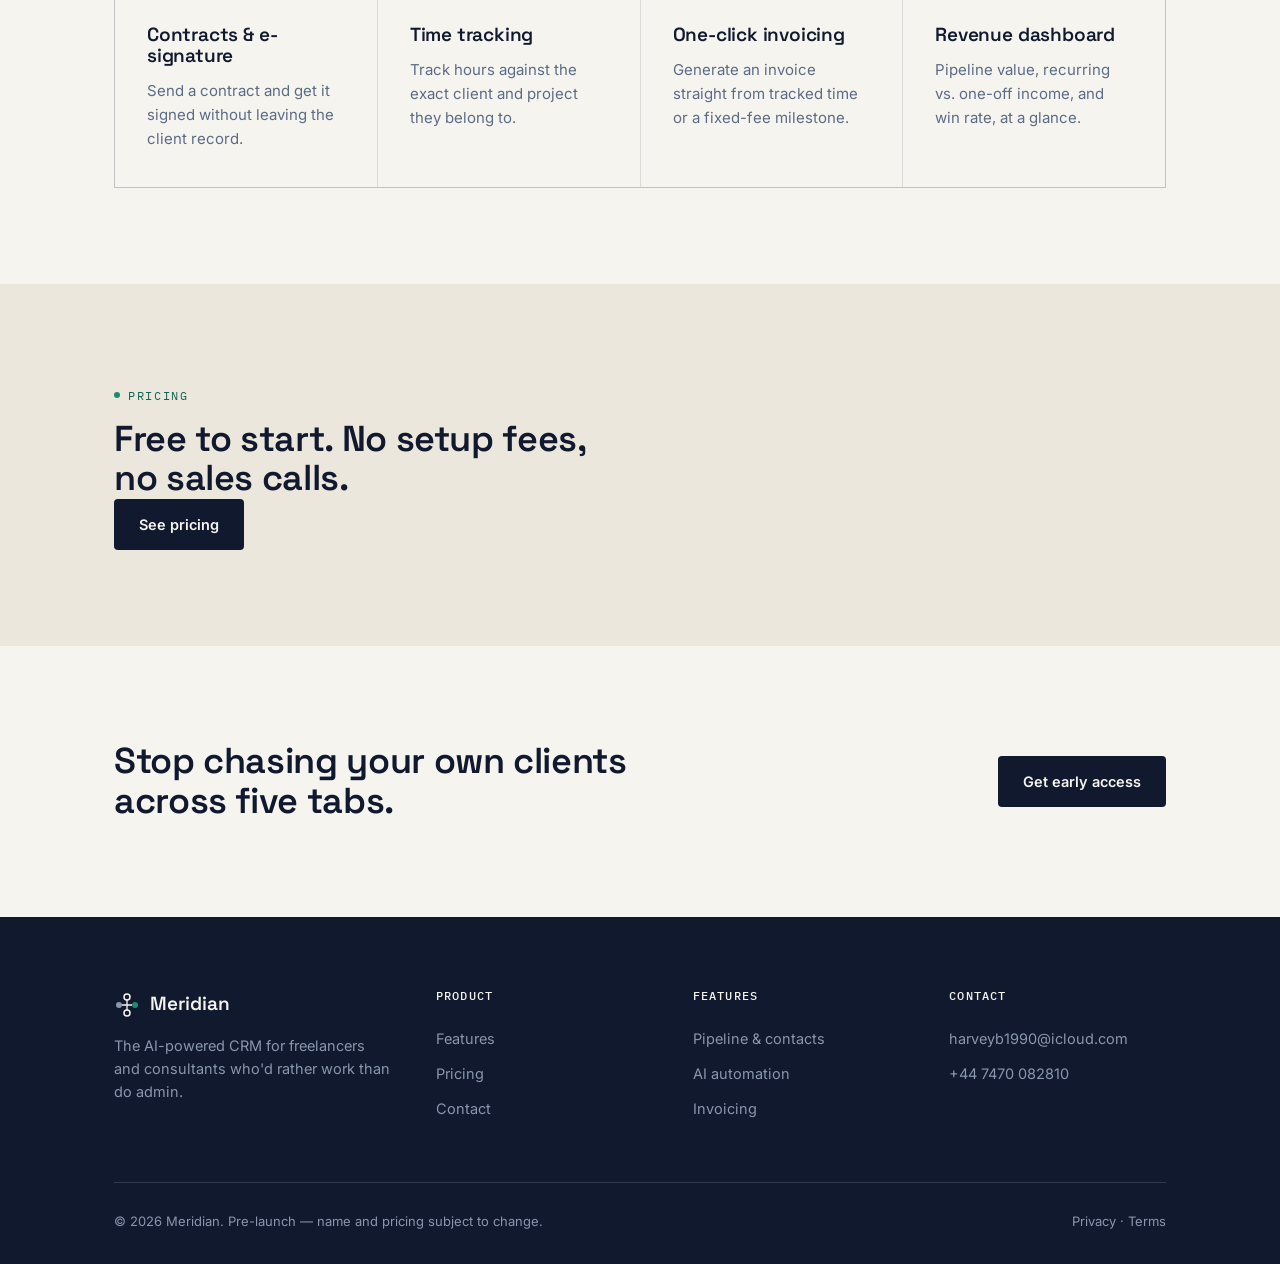
==== commit f6ded2a5: "Add files via upload" ====
--- a/index.html
+++ b/index.html
@@ -3,8 +3,8 @@
 <head>
 <meta charset="UTF-8">
 <meta name="viewport" content="width=device-width, initial-scale=1.0">
-<title>Meridian — AI Workflow Solutions</title>
-<meta name="description" content="Meridian designs and operates AI-driven workflow systems that turn scattered manual processes into reliable, automated pipelines.">
+<title>Meridian — The CRM that does your follow-ups for you</title>
+<meta name="description" content="Meridian is an AI-powered CRM built for freelancers and consultants — it logs your conversations, drafts your proposals, and chases your invoices.">
 <link rel="preconnect" href="https://fonts.googleapis.com">
 <link href="https://fonts.googleapis.com/css2?family=Space+Grotesk:wght@500;600;700&family=Inter:wght@400;500;600&family=IBM+Plex+Mono:wght@400;500&display=swap" rel="stylesheet">
 <link rel="stylesheet" href="styles.css">
@@ -25,13 +25,13 @@
     </a>
     <nav class="nav-links">
       <a href="index.html" class="active">Home</a>
-      <a href="services.html">Services</a>
-      <a href="about.html">About</a>
+      <a href="features.html">Features</a>
+      <a href="pricing.html">Pricing</a>
       <a href="contact.html">Contact</a>
-      <a href="contact.html" class="btn btn-primary">Book a call</a>
+      <a href="contact.html" class="btn btn-primary">Get early access</a>
     </nav>
     <div class="nav-right">
-      <a href="contact.html" class="btn btn-ghost">Book a call</a>
+      <a href="contact.html" class="btn btn-ghost">Get early access</a>
       <button class="nav-toggle" aria-label="Toggle menu" aria-expanded="false">
         <svg viewBox="0 0 24 24" fill="none" stroke="currentColor" stroke-width="2"><path d="M3 6h18M3 12h18M3 18h18"/></svg>
       </button>
@@ -45,31 +45,31 @@
   <section class="hero">
     <div class="container">
       <div class="hero-copy">
-        <span class="eyebrow">AI Workflow Solutions</span>
-        <h1>Turn scattered process into a straight line.</h1>
-        <p class="hero-sub">Meridian designs and operates AI-driven workflows that take your messiest manual work — intake, approvals, data entry, handoffs — and route it automatically, accurately, and on record.</p>
+        <span class="eyebrow">AI-powered CRM for freelancers</span>
+        <h1>Your client relationships, minus the admin.</h1>
+        <p class="hero-sub">Meridian logs your emails, drafts your follow-ups, writes your proposals, and chases your invoices — so the only thing you have to do is the work you're actually good at.</p>
         <div class="hero-actions">
-          <a href="contact.html" class="btn btn-primary">Book a call</a>
-          <a href="services.html" class="btn btn-ghost">See how it works</a>
+          <a href="contact.html" class="btn btn-primary">Get early access</a>
+          <a href="features.html" class="btn btn-ghost">See how it works</a>
         </div>
         <div class="hero-stats">
           <div class="hero-stat">
-            <div class="num">40+</div>
-            <div class="label">Workflows in production</div>
+            <div class="num">Free</div>
+            <div class="label">Up to 3 active clients</div>
           </div>
           <div class="hero-stat">
-            <div class="num">6 wks</div>
-            <div class="label">Average time to first live workflow</div>
+            <div class="num">10 min</div>
+            <div class="label">To set up, no admin needed</div>
           </div>
           <div class="hero-stat">
-            <div class="num">99.4%</div>
-            <div class="label">Task routing accuracy</div>
+            <div class="num">Zero</div>
+            <div class="label">Manual data entry</div>
           </div>
         </div>
       </div>
 
       <div class="hero-diagram">
-        <svg class="workflow-diagram" viewBox="0 0 560 420" xmlns="http://www.w3.org/2000/svg" role="img" aria-label="Diagram showing scattered inputs converging into a single automated pipeline">
+        <svg class="workflow-diagram" viewBox="0 0 560 420" xmlns="http://www.w3.org/2000/svg" role="img" aria-label="Diagram showing scattered client communication converging into a single sales pipeline">
           <!-- messy scattered inputs, left -->
           <circle class="wf-dot-messy" cx="34" cy="60" r="4"/>
           <circle class="wf-dot-messy" cx="58" cy="118" r="3"/>
@@ -79,7 +79,7 @@
           <circle class="wf-dot-messy" cx="62" cy="310" r="3"/>
           <circle class="wf-dot-messy" cx="20" cy="350" r="4.5"/>
 
-          <!-- converging lines from messy to intake node -->
+          <!-- converging lines from messy to first node -->
           <path class="wf-line" d="M34,60 C90,90 120,120 150,150"/>
           <path class="wf-line" d="M58,118 C100,130 125,140 150,150"/>
           <path class="wf-line" d="M24,170 C90,160 120,155 150,150"/>
@@ -94,129 +94,149 @@
           <line class="wf-line wf-line--active" x1="382" y1="150" x2="498" y2="150"/>
 
           <circle class="wf-node" cx="150" cy="150" r="15"/>
-          <circle class="wf-node wf-node--active" cx="266" cy="150" r="15"/>
-          <circle class="wf-node" cx="382" cy="150" r="15"/>
+          <circle class="wf-node" cx="266" cy="150" r="15"/>
+          <circle class="wf-node wf-node--active" cx="382" cy="150" r="15"/>
           <circle class="wf-node wf-node--final" cx="498" cy="150" r="15"/>
 
-          <text class="wf-node-label" x="150" y="196" text-anchor="middle" fill="var(--ink)">INTAKE</text>
-          <text class="wf-node-label" x="266" y="196" text-anchor="middle" fill="var(--ink)">EXTRACT</text>
-          <text class="wf-node-label" x="382" y="196" text-anchor="middle" fill="var(--ink)">ROUTE</text>
-          <text class="wf-node-label" x="498" y="196" text-anchor="middle" fill="var(--ink)">SYNCED</text>
-
-          <text class="wf-node-label" x="90" y="395" fill="var(--slate-light)">SCATTERED INPUT</text>
-          <text class="wf-node-label" x="420" y="395" fill="var(--teal-deep)">ONE PIPELINE</text>
+          <text class="wf-node-label" x="150" y="196" text-anchor="middle" fill="var(--ink)">LEAD</text>
+          <text class="wf-node-label" x="266" y="196" text-anchor="middle" fill="var(--ink)">PROPOSAL</text>
+          <text class="wf-node-label" x="382" y="196" text-anchor="middle" fill="var(--ink)">NEGOTIATING</text>
+          <text class="wf-node-label" x="498" y="196" text-anchor="middle" fill="var(--ink)">WON</text>
+
+          <text class="wf-node-label" x="70" y="395" fill="var(--slate-light)">EMAIL · SHEETS · TEXTS</text>
+          <text class="wf-node-label" x="440" y="395" fill="var(--teal-deep)">ONE PIPELINE</text>
         </svg>
       </div>
     </div>
   </section>
 
-  <!-- LOGO STRIP -->
-  <div class="logo-strip">
-    <div class="container">
-      <span class="eyebrow">Trusted by operations teams at</span>
-      <div class="logo-strip-row">
-        <span>Harrow &amp; Vance</span>
-        <span>Northfield Group</span>
-        <span>Castellan Health</span>
-        <span>Ridgeline Logistics</span>
-        <span>Ambit Financial</span>
-      </div>
-    </div>
-  </div>
-
-  <!-- WHAT WE DO -->
+  <!-- PROBLEM -->
+  <section class="section--tint">
+    <div class="container">
+      <div class="section-head">
+        <span class="eyebrow">The problem</span>
+        <h2>Generic CRMs are built for sales teams. You're not a sales team.</h2>
+        <p>Salesforce and HubSpot assume someone's job is admin. When it's just you, every hour spent logging calls or hunting for a thread is an hour not spent doing billable work — and most freelancers end up back in a spreadsheet within a month.</p>
+      </div>
+    </div>
+  </section>
+
+  <!-- PRODUCT MOCK -->
   <section>
     <div class="container">
       <div class="section-head">
-        <span class="eyebrow">What we build</span>
-        <h2>Three ways we take work off your team's plate.</h2>
-        <p>Every engagement starts with mapping how work actually moves through your organization today — then we replace the slow parts with a system that runs itself.</p>
+        <span class="eyebrow">Your pipeline</span>
+        <h2>See every deal, at every stage, without opening a spreadsheet.</h2>
+        <p>A kanban board built around how solo work actually moves — from first reply to signed contract.</p>
+      </div>
+
+      <div class="mock-window">
+        <div class="mock-titlebar"><span></span><span></span><span></span></div>
+        <div class="mock-body">
+          <div class="kanban-mock">
+            <div>
+              <div class="kanban-col-label">Lead</div>
+              <div class="kanban-card"><div class="client">Hollis &amp; Rae</div><div class="value">Est. $2,400</div></div>
+              <div class="kanban-card"><div class="client">B. Ferreira</div><div class="value">Est. $900</div></div>
+            </div>
+            <div>
+              <div class="kanban-col-label">Proposal sent</div>
+              <div class="kanban-card"><div class="client">Marlowe Studio</div><div class="value">Est. $5,200</div></div>
+            </div>
+            <div>
+              <div class="kanban-col-label">Negotiating</div>
+              <div class="kanban-card"><div class="client">Norwood Co.</div><div class="value">Est. $3,800</div></div>
+              <div class="kanban-card"><div class="client">J. Adeyemi</div><div class="value">Est. $1,600</div></div>
+            </div>
+            <div>
+              <div class="kanban-col-label">Won</div>
+              <div class="kanban-card kanban-card--won"><div class="client">Fenwick Ltd.</div><div class="value">$4,000</div></div>
+            </div>
+          </div>
+        </div>
+      </div>
+      <p class="slate-text" style="margin-top:14px; font-size:13px;">Illustrative preview — sample data, not a live account.</p>
+    </div>
+  </section>
+
+  <!-- AI DIFFERENTIATOR -->
+  <section class="section--dark">
+    <div class="container">
+      <div class="section-head">
+        <span class="eyebrow">Why Meridian</span>
+        <h2>The AI does the admin. You do the work.</h2>
+        <p>Not a chatbot bolted onto a CRM — these are the specific, tedious tasks freelancers do every week, handled automatically.</p>
       </div>
 
       <div class="grid-3">
         <div class="card">
-          <div class="card-index">01</div>
-          <h3>Process automation</h3>
-          <p>We rebuild repetitive, rule-based work — intake forms, approvals, reconciliations — as automated pipelines with full audit trails.</p>
-        </div>
-        <div class="card">
-          <div class="card-index">02</div>
-          <h3>AI agents &amp; orchestration</h3>
-          <p>For judgment-heavy steps, we deploy agents that read documents, make decisions within guardrails you set, and escalate what's genuinely ambiguous.</p>
-        </div>
-        <div class="card">
-          <div class="card-index">03</div>
-          <h3>Systems integration</h3>
-          <p>We connect the tools you already use — CRM, ERP, ticketing, spreadsheets — so information moves between them without anyone copying and pasting.</p>
-        </div>
-      </div>
-    </div>
-  </section>
-
-  <!-- HOW IT WORKS -->
+          <div class="card-index">AUTO-LOG</div>
+          <h3>No manual data entry</h3>
+          <p>Connect your email and calendar and Meridian detects new leads and logs every conversation on its own.</p>
+        </div>
+        <div class="card">
+          <div class="card-index">DRAFT</div>
+          <h3>Follow-ups, written for you</h3>
+          <p>"It's been 2 weeks since you sent a quote" — Meridian drafts the nudge in your voice, ready to send.</p>
+        </div>
+        <div class="card">
+          <div class="card-index">FLAG</div>
+          <h3>Stalling deals, caught early</h3>
+          <p>Meridian flags deals gone quiet — "$4k deal, no reply in 10 days — want a nudge drafted?" — before they go cold.</p>
+        </div>
+      </div>
+      <div style="margin-top:32px;">
+        <a href="features.html" class="btn btn-ghost-on-dark">See all AI features</a>
+      </div>
+    </div>
+  </section>
+
+  <!-- FREELANCER EXTRAS -->
+  <section>
+    <div class="container">
+      <div class="section-head">
+        <span class="eyebrow">Built in, not bolted on</span>
+        <h2>Everything past the handshake, handled too.</h2>
+        <p>Contracts, time, and invoices live in the same record as the conversation that led to them.</p>
+      </div>
+      <div class="grid-4">
+        <div class="card">
+          <h3>Contracts &amp; e-signature</h3>
+          <p>Send a contract and get it signed without leaving the client record.</p>
+        </div>
+        <div class="card">
+          <h3>Time tracking</h3>
+          <p>Track hours against the exact client and project they belong to.</p>
+        </div>
+        <div class="card">
+          <h3>One-click invoicing</h3>
+          <p>Generate an invoice straight from tracked time or a fixed-fee milestone.</p>
+        </div>
+        <div class="card">
+          <h3>Revenue dashboard</h3>
+          <p>Pipeline value, recurring vs. one-off income, and win rate, at a glance.</p>
+        </div>
+      </div>
+    </div>
+  </section>
+
+  <!-- PRICING TEASER -->
   <section class="section--tint">
     <div class="container">
-      <div class="section-head">
-        <span class="eyebrow">Engagement</span>
-        <h2>From audit to live pipeline in four steps.</h2>
-        <p>This is a real sequence — each step depends on what came before it, and we don't skip ahead.</p>
-      </div>
-
-      <div class="process-list">
-        <div class="process-step">
-          <div class="step-tag">STEP 1</div>
-          <div>
-            <h3>Map the current process</h3>
-            <p>We shadow the team doing the work and document every handoff, exception, and workaround — not just the process on paper.</p>
-          </div>
-        </div>
-        <div class="process-step">
-          <div class="step-tag">STEP 2</div>
-          <div>
-            <h3>Design the workflow</h3>
-            <p>We propose exactly which steps get automated, which stay human, and where an agent should ask for approval rather than act alone.</p>
-          </div>
-        </div>
-        <div class="process-step">
-          <div class="step-tag">STEP 3</div>
-          <div>
-            <h3>Build and test in parallel</h3>
-            <p>The new workflow runs alongside the old one until its output matches or beats it — nothing goes live on faith.</p>
-          </div>
-        </div>
-        <div class="process-step">
-          <div class="step-tag">STEP 4</div>
-          <div>
-            <h3>Hand off and monitor</h3>
-            <p>Your team gets a dashboard showing what's running, what's flagged for review, and where time is actually being saved.</p>
-          </div>
-        </div>
-      </div>
-    </div>
-  </section>
-
-  <!-- QUOTE -->
-  <section class="section--dark">
-    <div class="container">
-      <div class="quote-block">
-        <span class="eyebrow">Case note</span>
-        <blockquote style="margin-top:20px;">"Our claims intake used to take four people most of a week. Meridian's pipeline handles the routine cases and flags the rest — the same team now clears the queue by Tuesday."</blockquote>
-        <div class="quote-attribution">
-          <div class="quote-avatar"></div>
-          <div>
-            <div class="quote-name">Director of Operations</div>
-            <div class="quote-role">Castellan Health</div>
-          </div>
-        </div>
-      </div>
-    </div>
-  </section>
-
-  <!-- CTA BAND -->
-  <section class="cta-band section--tint">
-    <div class="container">
-      <h2>Ready to see what a week of your team's work actually looks like mapped out?</h2>
-      <a href="contact.html" class="btn btn-primary">Book a 30-minute call</a>
+      <div class="cta-band">
+        <div>
+          <span class="eyebrow">Pricing</span>
+          <h2 style="margin-top:14px;">Free to start. No setup fees, no sales calls.</h2>
+        </div>
+        <a href="pricing.html" class="btn btn-primary">See pricing</a>
+      </div>
+    </div>
+  </section>
+
+  <section class="cta-band">
+    <div class="container">
+      <h2>Stop chasing your own clients across five tabs.</h2>
+      <a href="contact.html" class="btn btn-primary">Get early access</a>
     </div>
   </section>
 
@@ -236,19 +256,19 @@
           </svg>
           Meridian
         </a>
-        <p>AI workflow solutions for operations teams who'd rather build the system once than fix it every week.</p>
+        <p>The AI-powered CRM for freelancers and consultants who'd rather work than do admin.</p>
       </div>
       <div class="footer-col">
-        <h4>Company</h4>
-        <a href="about.html">About</a>
-        <a href="services.html">Services</a>
+        <h4>Product</h4>
+        <a href="features.html">Features</a>
+        <a href="pricing.html">Pricing</a>
         <a href="contact.html">Contact</a>
       </div>
       <div class="footer-col">
-        <h4>Services</h4>
-        <a href="services.html">Process automation</a>
-        <a href="services.html">AI agents</a>
-        <a href="services.html">Integrations</a>
+        <h4>Features</h4>
+        <a href="features.html">Pipeline &amp; contacts</a>
+        <a href="features.html">AI automation</a>
+        <a href="features.html">Invoicing</a>
       </div>
       <div class="footer-col">
         <h4>Contact</h4>
@@ -257,7 +277,7 @@
       </div>
     </div>
     <div class="footer-bottom">
-      <span>© 2026 Meridian Workflow Solutions. Placeholder site.</span>
+      <span>© 2026 Meridian. Pre-launch — name and pricing subject to change.</span>
       <span>Privacy · Terms</span>
     </div>
   </div>
--- a/styles.css
+++ b/styles.css
@@ -668,6 +668,135 @@
 .team-card .name { font-weight: 600; font-size: 15px; }
 .team-card .role { font-size: 13.5px; color: var(--slate); margin-top: 2px; }
 
+/* ============ GRID-4 ============ */
+.grid-4 {
+  display: grid;
+  grid-template-columns: repeat(4, 1fr);
+  gap: 1px;
+  background: var(--paper-line);
+  border: 1px solid var(--paper-line);
+}
+@media (max-width: 900px) { .grid-4 { grid-template-columns: repeat(2, 1fr); } }
+@media (max-width: 560px) { .grid-4 { grid-template-columns: 1fr; } }
+
+/* ============ CHECK LIST ============ */
+.check-list { list-style: none; margin: 0; padding: 0; }
+.check-list li {
+  display: flex;
+  align-items: flex-start;
+  gap: 10px;
+  padding: 10px 0;
+  font-size: 14.5px;
+  border-top: 1px solid var(--paper-line);
+}
+.check-list li:first-child { border-top: none; }
+.check-list svg { flex-shrink: 0; margin-top: 2px; width: 16px; height: 16px; color: var(--teal); }
+
+/* ============ PRICING ============ */
+.pricing-grid {
+  display: grid;
+  grid-template-columns: 1fr 1fr;
+  gap: 24px;
+  align-items: start;
+}
+@media (max-width: 760px) { .pricing-grid { grid-template-columns: 1fr; } }
+
+.price-card {
+  border: 1px solid var(--paper-line);
+  border-radius: var(--radius-md);
+  padding: 40px 36px;
+  background: var(--paper);
+}
+.price-card--featured {
+  background: var(--ink);
+  color: var(--paper);
+  border-color: var(--ink);
+  position: relative;
+}
+.price-card--featured .slate-text,
+.price-card--featured p:not(.price-amount) { color: var(--slate-light); }
+.price-card--featured .check-list li { border-color: var(--white-line); }
+.price-card--featured .check-list svg { color: var(--teal); }
+
+.price-badge {
+  position: absolute;
+  top: -12px;
+  right: 36px;
+  background: var(--teal);
+  color: var(--ink);
+  font-family: var(--font-mono);
+  font-size: 11px;
+  letter-spacing: 0.06em;
+  text-transform: uppercase;
+  padding: 5px 12px;
+  border-radius: 100px;
+}
+
+.price-amount {
+  font-family: var(--font-display);
+  font-size: 42px;
+  font-weight: 600;
+  margin-top: 18px;
+}
+.price-amount span {
+  font-family: var(--font-body);
+  font-size: 14px;
+  font-weight: 500;
+  color: var(--slate);
+}
+.price-card--featured .price-amount span { color: var(--slate-light); }
+
+.price-card .btn { margin-top: 24px; width: 100%; justify-content: center; }
+.price-card .check-list { margin-top: 28px; }
+
+/* ============ MOCK PRODUCT WINDOW ============ */
+.mock-window {
+  border: 1px solid var(--paper-line);
+  border-radius: var(--radius-md);
+  background: var(--paper);
+  overflow: hidden;
+  box-shadow: 0 24px 60px -20px rgba(16, 25, 46, 0.25);
+}
+.mock-titlebar {
+  display: flex;
+  align-items: center;
+  gap: 6px;
+  padding: 12px 16px;
+  border-bottom: 1px solid var(--paper-line);
+  background: var(--paper-dim);
+}
+.mock-titlebar span {
+  width: 9px; height: 9px; border-radius: 50%;
+  background: var(--paper-line);
+}
+.mock-body { padding: 22px; }
+
+.kanban-mock {
+  display: grid;
+  grid-template-columns: repeat(4, 1fr);
+  gap: 14px;
+}
+@media (max-width: 640px) { .kanban-mock { grid-template-columns: repeat(2, 1fr); } }
+.kanban-col-label {
+  font-family: var(--font-mono);
+  font-size: 10.5px;
+  letter-spacing: 0.05em;
+  text-transform: uppercase;
+  color: var(--slate);
+  margin-bottom: 10px;
+}
+.kanban-card {
+  background: var(--paper-dim);
+  border: 1px solid var(--paper-line);
+  border-radius: var(--radius-sm);
+  padding: 12px;
+  margin-bottom: 10px;
+  font-size: 12.5px;
+}
+.kanban-card .client { font-weight: 600; }
+.kanban-card .value { color: var(--slate); margin-top: 4px; font-family: var(--font-mono); font-size: 11px; }
+.kanban-card--won { background: var(--teal-tint); border-color: var(--teal); }
+
 /* ============ MISC UTILITIES ============ */
 .mt-0 { margin-top: 0 !important; }
 .tag-row {
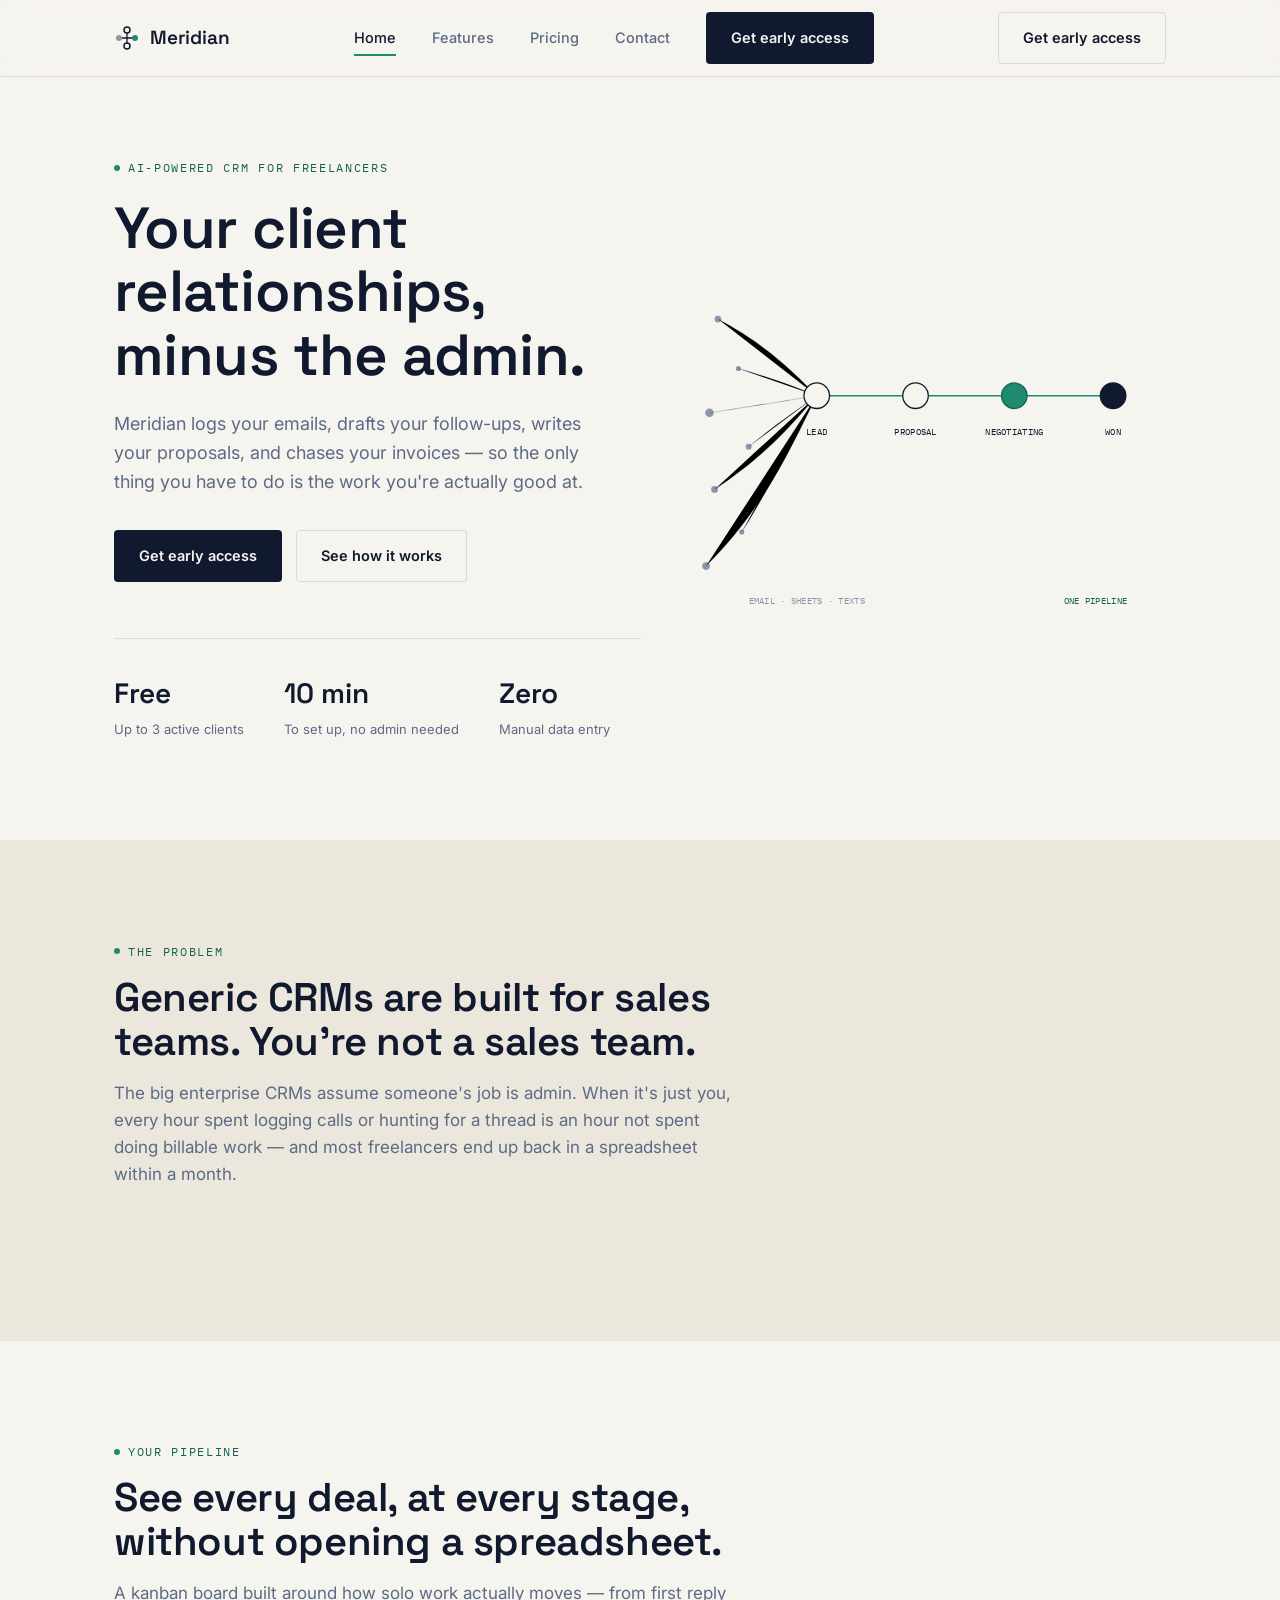
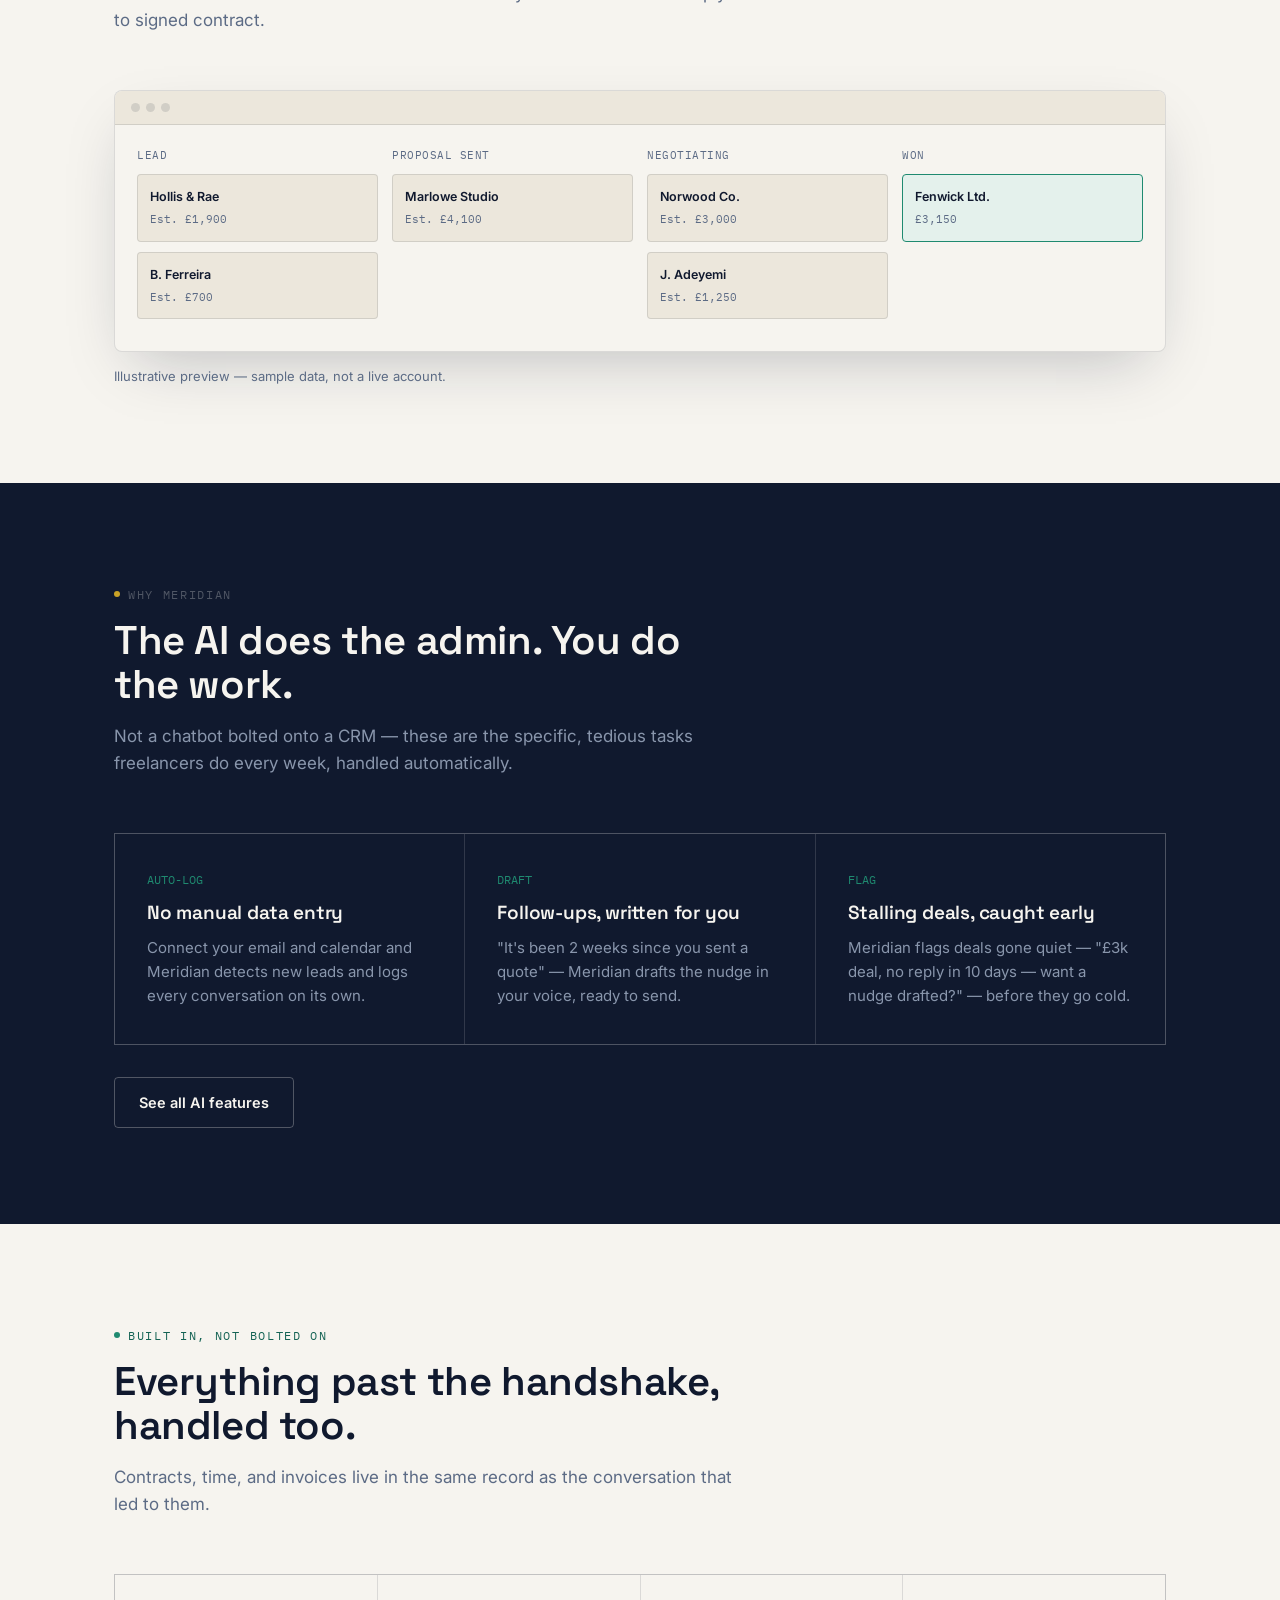
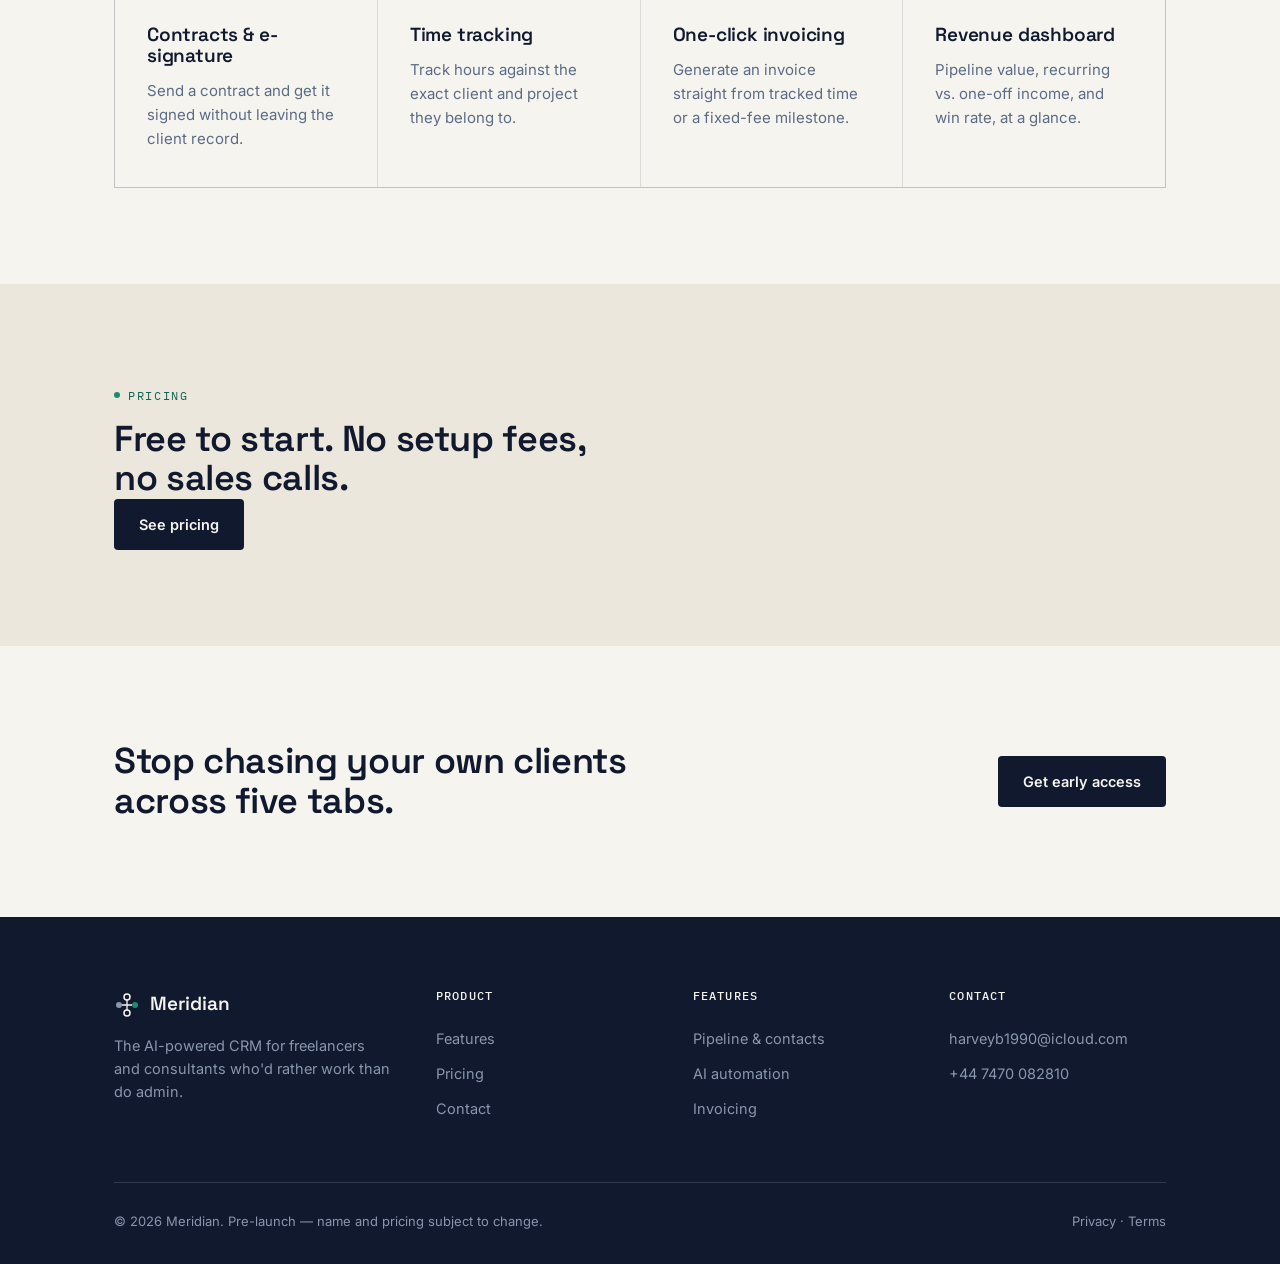
==== commit 2b812cfa: "Add files via upload" ====
--- a/index.html
+++ b/index.html
@@ -116,7 +116,7 @@
       <div class="section-head">
         <span class="eyebrow">The problem</span>
         <h2>Generic CRMs are built for sales teams. You're not a sales team.</h2>
-        <p>Salesforce and HubSpot assume someone's job is admin. When it's just you, every hour spent logging calls or hunting for a thread is an hour not spent doing billable work — and most freelancers end up back in a spreadsheet within a month.</p>
+        <p>The big enterprise CRMs assume someone's job is admin. When it's just you, every hour spent logging calls or hunting for a thread is an hour not spent doing billable work — and most freelancers end up back in a spreadsheet within a month.</p>
       </div>
     </div>
   </section>
@@ -136,21 +136,21 @@
           <div class="kanban-mock">
             <div>
               <div class="kanban-col-label">Lead</div>
-              <div class="kanban-card"><div class="client">Hollis &amp; Rae</div><div class="value">Est. $2,400</div></div>
-              <div class="kanban-card"><div class="client">B. Ferreira</div><div class="value">Est. $900</div></div>
+              <div class="kanban-card"><div class="client">Hollis &amp; Rae</div><div class="value">Est. £1,900</div></div>
+              <div class="kanban-card"><div class="client">B. Ferreira</div><div class="value">Est. £700</div></div>
             </div>
             <div>
               <div class="kanban-col-label">Proposal sent</div>
-              <div class="kanban-card"><div class="client">Marlowe Studio</div><div class="value">Est. $5,200</div></div>
+              <div class="kanban-card"><div class="client">Marlowe Studio</div><div class="value">Est. £4,100</div></div>
             </div>
             <div>
               <div class="kanban-col-label">Negotiating</div>
-              <div class="kanban-card"><div class="client">Norwood Co.</div><div class="value">Est. $3,800</div></div>
-              <div class="kanban-card"><div class="client">J. Adeyemi</div><div class="value">Est. $1,600</div></div>
+              <div class="kanban-card"><div class="client">Norwood Co.</div><div class="value">Est. £3,000</div></div>
+              <div class="kanban-card"><div class="client">J. Adeyemi</div><div class="value">Est. £1,250</div></div>
             </div>
             <div>
               <div class="kanban-col-label">Won</div>
-              <div class="kanban-card kanban-card--won"><div class="client">Fenwick Ltd.</div><div class="value">$4,000</div></div>
+              <div class="kanban-card kanban-card--won"><div class="client">Fenwick Ltd.</div><div class="value">£3,150</div></div>
             </div>
           </div>
         </div>
@@ -182,7 +182,7 @@
         <div class="card">
           <div class="card-index">FLAG</div>
           <h3>Stalling deals, caught early</h3>
-          <p>Meridian flags deals gone quiet — "$4k deal, no reply in 10 days — want a nudge drafted?" — before they go cold.</p>
+          <p>Meridian flags deals gone quiet — "£3k deal, no reply in 10 days — want a nudge drafted?" — before they go cold.</p>
         </div>
       </div>
       <div style="margin-top:32px;">
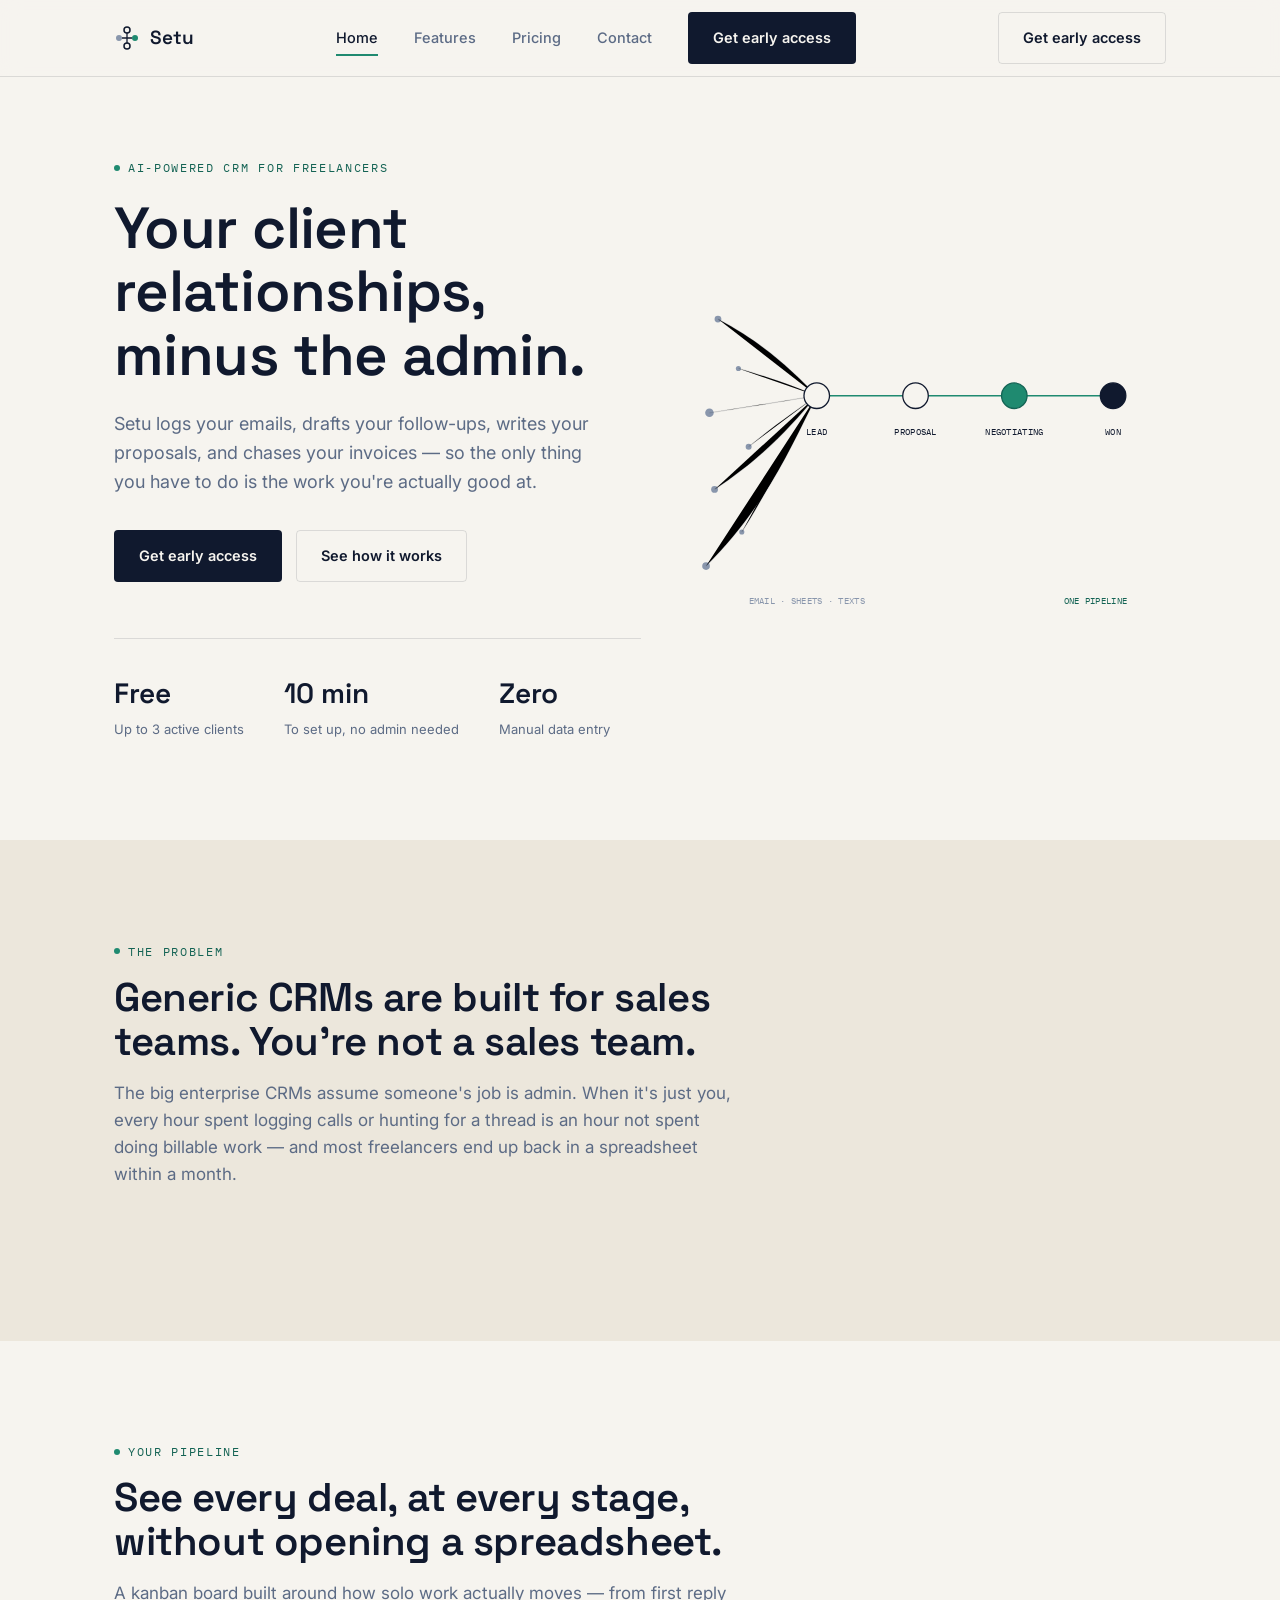
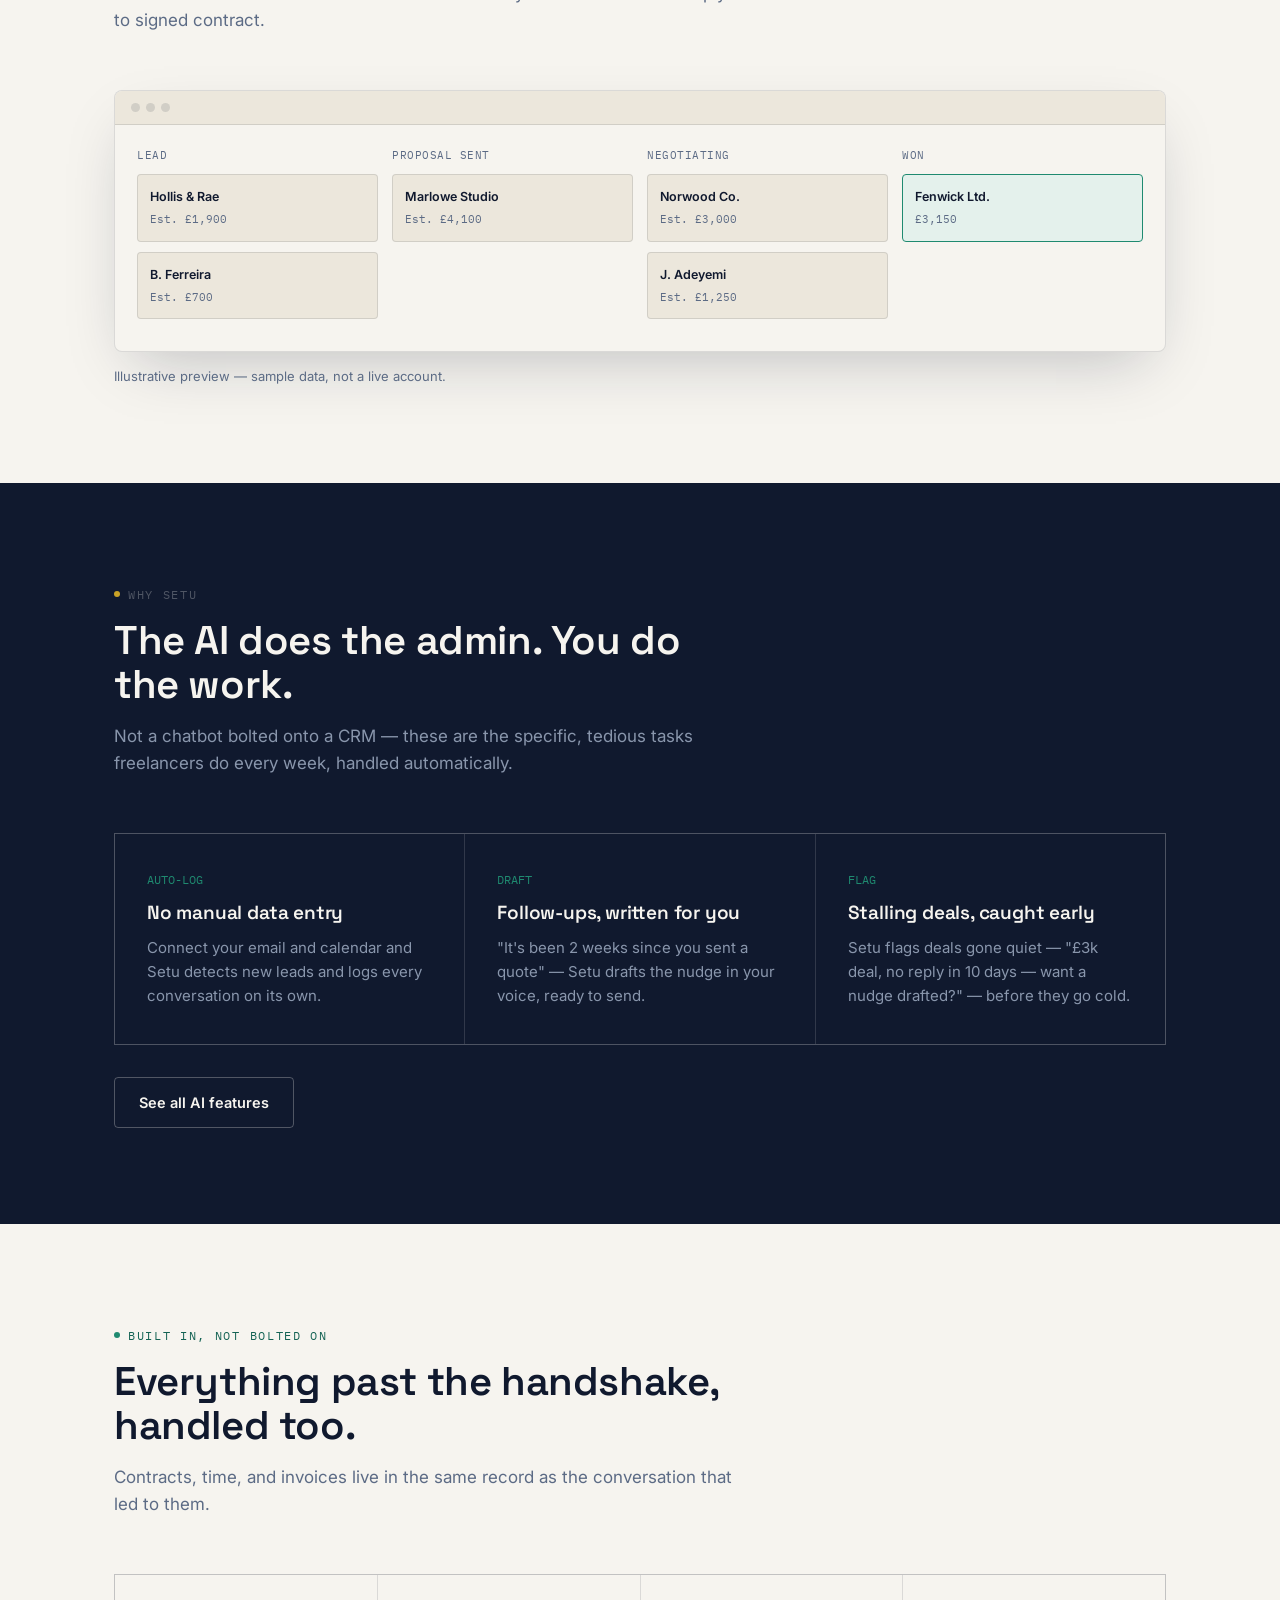
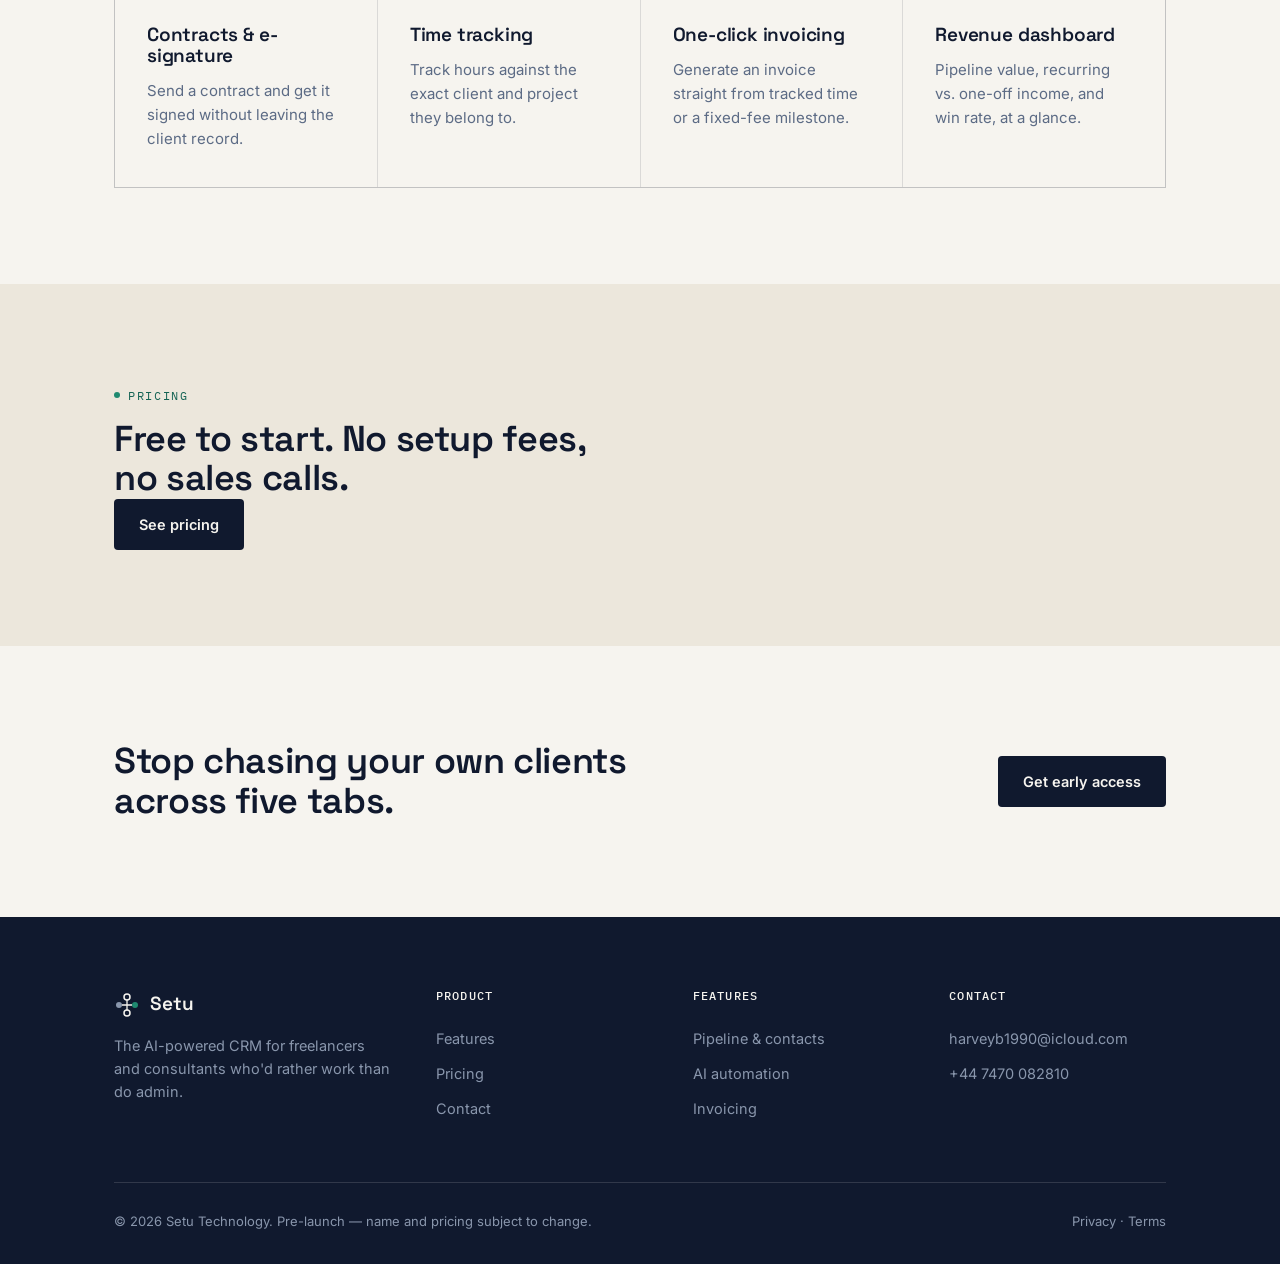
==== commit c2361865: "Add files via upload" ====
--- a/index.html
+++ b/index.html
@@ -3,8 +3,8 @@
 <head>
 <meta charset="UTF-8">
 <meta name="viewport" content="width=device-width, initial-scale=1.0">
-<title>Meridian — The CRM that does your follow-ups for you</title>
-<meta name="description" content="Meridian is an AI-powered CRM built for freelancers and consultants — it logs your conversations, drafts your proposals, and chases your invoices.">
+<title>Setu — The CRM that does your follow-ups for you</title>
+<meta name="description" content="Setu is an AI-powered CRM built for freelancers and consultants — it logs your conversations, drafts your proposals, and chases your invoices.">
 <link rel="preconnect" href="https://fonts.googleapis.com">
 <link href="https://fonts.googleapis.com/css2?family=Space+Grotesk:wght@500;600;700&family=Inter:wght@400;500;600&family=IBM+Plex+Mono:wght@400;500&display=swap" rel="stylesheet">
 <link rel="stylesheet" href="styles.css">
@@ -21,7 +21,7 @@
         <circle cx="21" cy="13" r="3" fill="var(--teal)"/>
         <path d="M8 13H18M13 8V18" stroke="var(--ink)" stroke-width="1.3"/>
       </svg>
-      Meridian
+      Setu
     </a>
     <nav class="nav-links">
       <a href="index.html" class="active">Home</a>
@@ -47,7 +47,7 @@
       <div class="hero-copy">
         <span class="eyebrow">AI-powered CRM for freelancers</span>
         <h1>Your client relationships, minus the admin.</h1>
-        <p class="hero-sub">Meridian logs your emails, drafts your follow-ups, writes your proposals, and chases your invoices — so the only thing you have to do is the work you're actually good at.</p>
+        <p class="hero-sub">Setu logs your emails, drafts your follow-ups, writes your proposals, and chases your invoices — so the only thing you have to do is the work you're actually good at.</p>
         <div class="hero-actions">
           <a href="contact.html" class="btn btn-primary">Get early access</a>
           <a href="features.html" class="btn btn-ghost">See how it works</a>
@@ -163,7 +163,7 @@
   <section class="section--dark">
     <div class="container">
       <div class="section-head">
-        <span class="eyebrow">Why Meridian</span>
+        <span class="eyebrow">Why Setu</span>
         <h2>The AI does the admin. You do the work.</h2>
         <p>Not a chatbot bolted onto a CRM — these are the specific, tedious tasks freelancers do every week, handled automatically.</p>
       </div>
@@ -172,17 +172,17 @@
         <div class="card">
           <div class="card-index">AUTO-LOG</div>
           <h3>No manual data entry</h3>
-          <p>Connect your email and calendar and Meridian detects new leads and logs every conversation on its own.</p>
+          <p>Connect your email and calendar and Setu detects new leads and logs every conversation on its own.</p>
         </div>
         <div class="card">
           <div class="card-index">DRAFT</div>
           <h3>Follow-ups, written for you</h3>
-          <p>"It's been 2 weeks since you sent a quote" — Meridian drafts the nudge in your voice, ready to send.</p>
+          <p>"It's been 2 weeks since you sent a quote" — Setu drafts the nudge in your voice, ready to send.</p>
         </div>
         <div class="card">
           <div class="card-index">FLAG</div>
           <h3>Stalling deals, caught early</h3>
-          <p>Meridian flags deals gone quiet — "£3k deal, no reply in 10 days — want a nudge drafted?" — before they go cold.</p>
+          <p>Setu flags deals gone quiet — "£3k deal, no reply in 10 days — want a nudge drafted?" — before they go cold.</p>
         </div>
       </div>
       <div style="margin-top:32px;">
@@ -254,7 +254,7 @@
             <circle cx="21" cy="13" r="3" fill="var(--teal)"/>
             <path d="M8 13H18M13 8V18" stroke="var(--paper)" stroke-width="1.3"/>
           </svg>
-          Meridian
+          Setu
         </a>
         <p>The AI-powered CRM for freelancers and consultants who'd rather work than do admin.</p>
       </div>
@@ -277,7 +277,7 @@
       </div>
     </div>
     <div class="footer-bottom">
-      <span>© 2026 Meridian. Pre-launch — name and pricing subject to change.</span>
+      <span>© 2026 Setu Technology. Pre-launch — name and pricing subject to change.</span>
       <span>Privacy · Terms</span>
     </div>
   </div>
